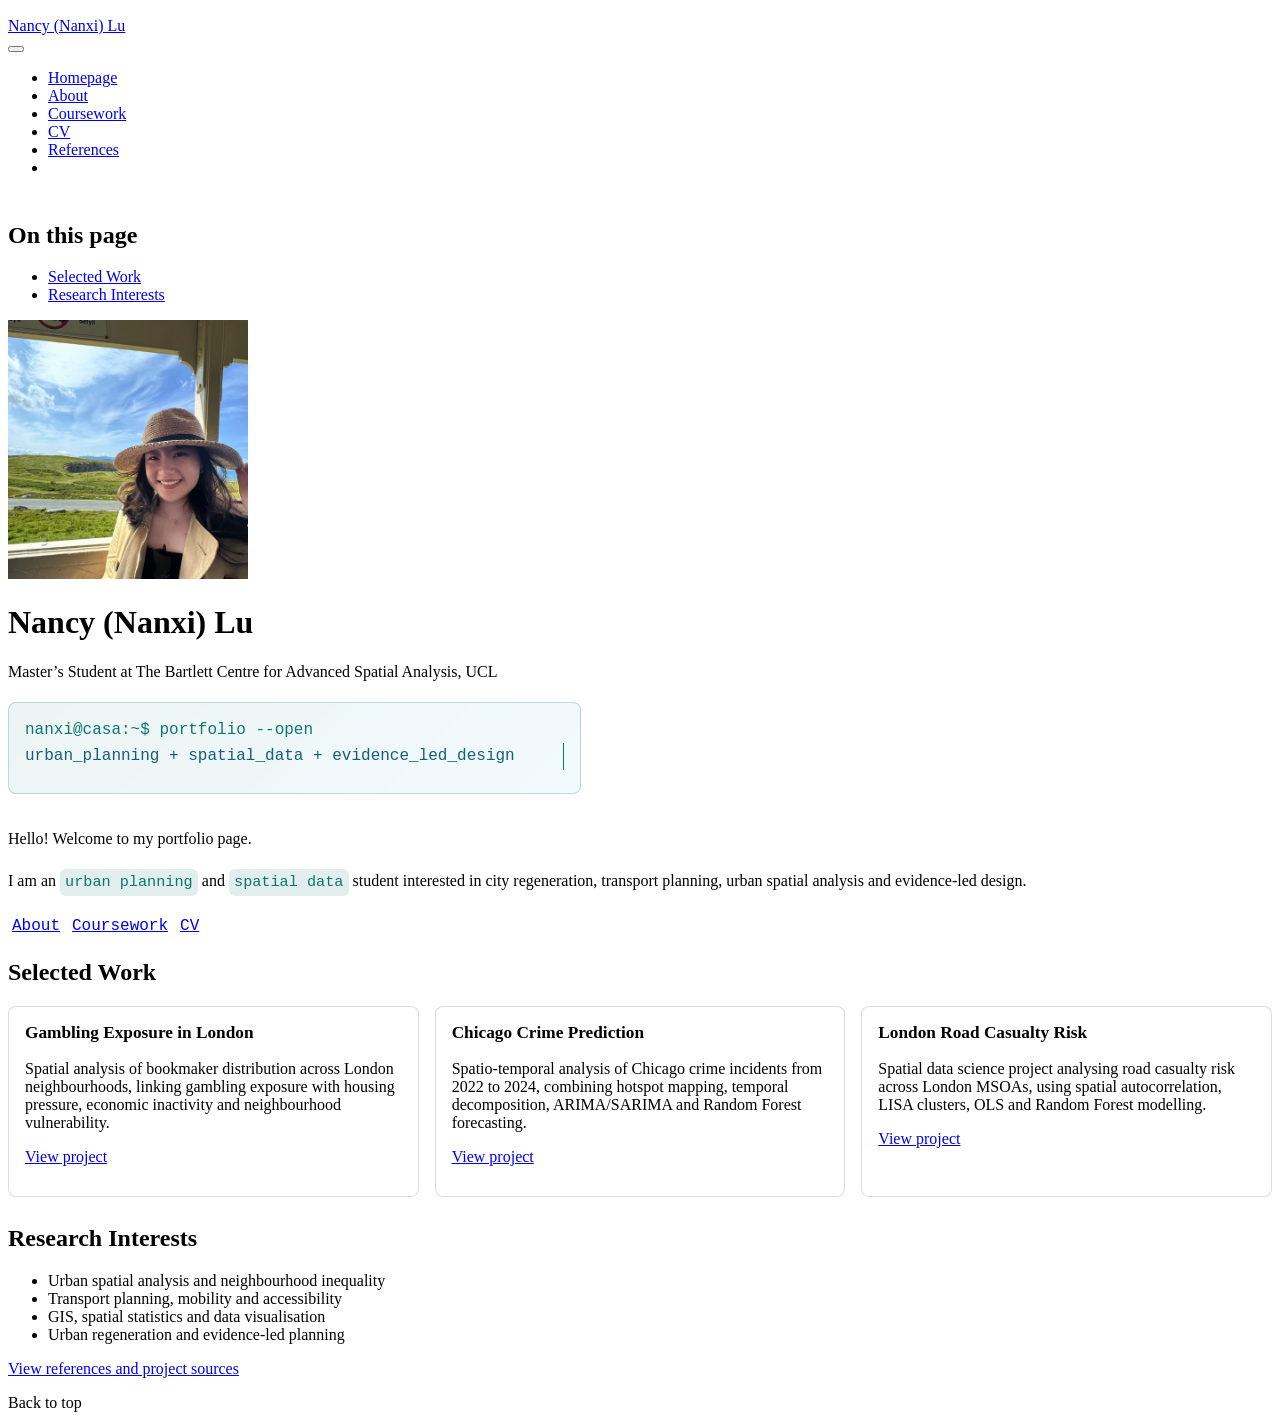
==== docs/index.html @ 28ca8cd5 "DSSS road casualty project" ====
<!DOCTYPE html>
<html xmlns="http://www.w3.org/1999/xhtml" lang="en" xml:lang="en"><head>
<meta http-equiv="Content-Type" content="text/html; charset=UTF-8">
<meta charset="utf-8">
<meta name="generator" content="quarto-1.8.25">
<meta name="viewport" content="width=device-width, initial-scale=1.0, user-scalable=yes">
<title>Nancy (Nanxi) Lu</title>
<style>
code{white-space: pre-wrap;}
span.smallcaps{font-variant: small-caps;}
div.columns{display: flex; gap: min(4vw, 1.5em);}
div.column{flex: auto; overflow-x: auto;}
div.hanging-indent{margin-left: 1.5em; text-indent: -1.5em;}
ul.task-list{list-style: none;}
ul.task-list li input[type="checkbox"] {
  width: 0.8em;
  margin: 0 0.8em 0.2em -1em; /* quarto-specific, see https://github.com/quarto-dev/quarto-cli/issues/4556 */ 
  vertical-align: middle;
}
</style>

<script src="site_libs/quarto-nav/quarto-nav.js"></script>
<script src="site_libs/quarto-nav/headroom.min.js"></script>
<script src="site_libs/clipboard/clipboard.min.js"></script>
<script src="site_libs/quarto-search/autocomplete.umd.js"></script>
<script src="site_libs/quarto-search/fuse.min.js"></script>
<script src="site_libs/quarto-search/quarto-search.js"></script>
<meta name="quarto:offset" content="./">
<script src="site_libs/quarto-html/quarto.js" type="module"></script>
<script src="site_libs/quarto-html/tabsets/tabsets.js" type="module"></script>
<script src="site_libs/quarto-html/axe/axe-check.js" type="module"></script>
<script src="site_libs/quarto-html/popper.min.js"></script>
<script src="site_libs/quarto-html/tippy.umd.min.js"></script>
<link href="site_libs/quarto-html/tippy.css" rel="stylesheet">
<link href="site_libs/quarto-html/quarto-syntax-highlighting-ed96de9b727972fe78a7b5d16c58bf87.css" rel="stylesheet" class="quarto-color-scheme" id="quarto-text-highlighting-styles">
<link href="site_libs/quarto-html/quarto-syntax-highlighting-dark-4d9afe2b8d18ee9fa5d0d57b5ed4214d.css" rel="stylesheet" class="quarto-color-scheme quarto-color-alternate" id="quarto-text-highlighting-styles">
<link href="site_libs/quarto-html/quarto-syntax-highlighting-ed96de9b727972fe78a7b5d16c58bf87.css" rel="stylesheet" class="quarto-color-scheme-extra" id="quarto-text-highlighting-styles">
<script src="site_libs/bootstrap/bootstrap.min.js"></script>
<link href="site_libs/bootstrap/bootstrap-icons.css" rel="stylesheet">
<link href="site_libs/bootstrap/bootstrap-e31584831b205ffbb2d98406f31c2a5b.min.css" rel="stylesheet" append-hash="true" class="quarto-color-scheme" id="quarto-bootstrap" data-mode="light">
<link href="site_libs/bootstrap/bootstrap-dark-24772959a0e306aba8d7698078628ce7.min.css" rel="stylesheet" append-hash="true" class="quarto-color-scheme quarto-color-alternate" id="quarto-bootstrap" data-mode="dark">
<link href="site_libs/bootstrap/bootstrap-e31584831b205ffbb2d98406f31c2a5b.min.css" rel="stylesheet" append-hash="true" class="quarto-color-scheme-extra" id="quarto-bootstrap" data-mode="light"><script id="quarto-search-options" type="application/json">{
  "location": "navbar",
  "copy-button": false,
  "collapse-after": 3,
  "panel-placement": "end",
  "type": "overlay",
  "limit": 50,
  "keyboard-shortcut": [
    "f",
    "/",
    "s"
  ],
  "show-item-context": false,
  "language": {
    "search-no-results-text": "No results",
    "search-matching-documents-text": "matching documents",
    "search-copy-link-title": "Copy link to search",
    "search-hide-matches-text": "Hide additional matches",
    "search-more-match-text": "more match in this document",
    "search-more-matches-text": "more matches in this document",
    "search-clear-button-title": "Clear",
    "search-text-placeholder": "",
    "search-detached-cancel-button-title": "Cancel",
    "search-submit-button-title": "Submit",
    "search-label": "Search"
  }
}</script><link rel="stylesheet" href="style.css">
<meta property="og:title" content="Nancy (Nanxi) Lu">
<meta property="og:description" content="Master’s Student at The Bartlett Centre for Advanced Spatial Analysis, UCL">
<meta property="og:image" content="images/profile_pic.jpg">
<meta property="og:site_name" content="Nancy (Nanxi) Lu">
</head>
<body class="nav-fixed quarto-light"><script id="quarto-html-before-body" type="application/javascript">
    const toggleBodyColorMode = (bsSheetEl) => {
      const mode = bsSheetEl.getAttribute("data-mode");
      const bodyEl = window.document.querySelector("body");
      if (mode === "dark") {
        bodyEl.classList.add("quarto-dark");
        bodyEl.classList.remove("quarto-light");
      } else {
        bodyEl.classList.add("quarto-light");
        bodyEl.classList.remove("quarto-dark");
      }
    }
    const toggleBodyColorPrimary = () => {
      const bsSheetEl = window.document.querySelector("link#quarto-bootstrap:not([rel=disabled-stylesheet])");
      if (bsSheetEl) {
        toggleBodyColorMode(bsSheetEl);
      }
    }
    const setColorSchemeToggle = (alternate) => {
      const toggles = window.document.querySelectorAll('.quarto-color-scheme-toggle');
      for (let i=0; i < toggles.length; i++) {
        const toggle = toggles[i];
        if (toggle) {
          if (alternate) {
            toggle.classList.add("alternate");
          } else {
            toggle.classList.remove("alternate");
          }
        }
      }
    };
    const toggleColorMode = (alternate) => {
      // Switch the stylesheets
      const primaryStylesheets = window.document.querySelectorAll('link.quarto-color-scheme:not(.quarto-color-alternate)');
      const alternateStylesheets = window.document.querySelectorAll('link.quarto-color-scheme.quarto-color-alternate');
      manageTransitions('#quarto-margin-sidebar .nav-link', false);
      if (alternate) {
        // note: dark is layered on light, we don't disable primary!
        enableStylesheet(alternateStylesheets);
        for (const sheetNode of alternateStylesheets) {
          if (sheetNode.id === "quarto-bootstrap") {
            toggleBodyColorMode(sheetNode);
          }
        }
      } else {
        disableStylesheet(alternateStylesheets);
        enableStylesheet(primaryStylesheets)
        toggleBodyColorPrimary();
      }
      manageTransitions('#quarto-margin-sidebar .nav-link', true);
      // Switch the toggles
      setColorSchemeToggle(alternate)
      // Hack to workaround the fact that safari doesn't
      // properly recolor the scrollbar when toggling (#1455)
      if (navigator.userAgent.indexOf('Safari') > 0 && navigator.userAgent.indexOf('Chrome') == -1) {
        manageTransitions("body", false);
        window.scrollTo(0, 1);
        setTimeout(() => {
          window.scrollTo(0, 0);
          manageTransitions("body", true);
        }, 40);
      }
    }
    const disableStylesheet = (stylesheets) => {
      for (let i=0; i < stylesheets.length; i++) {
        const stylesheet = stylesheets[i];
        stylesheet.rel = 'disabled-stylesheet';
      }
    }
    const enableStylesheet = (stylesheets) => {
      for (let i=0; i < stylesheets.length; i++) {
        const stylesheet = stylesheets[i];
        if(stylesheet.rel !== 'stylesheet') { // for Chrome, which will still FOUC without this check
          stylesheet.rel = 'stylesheet';
        }
      }
    }
    const manageTransitions = (selector, allowTransitions) => {
      const els = window.document.querySelectorAll(selector);
      for (let i=0; i < els.length; i++) {
        const el = els[i];
        if (allowTransitions) {
          el.classList.remove('notransition');
        } else {
          el.classList.add('notransition');
        }
      }
    }
    const isFileUrl = () => {
      return window.location.protocol === 'file:';
    }
    const hasAlternateSentinel = () => {
      let styleSentinel = getColorSchemeSentinel();
      if (styleSentinel !== null) {
        return styleSentinel === "alternate";
      } else {
        return false;
      }
    }
    const setStyleSentinel = (alternate) => {
      const value = alternate ? "alternate" : "default";
      if (!isFileUrl()) {
        window.localStorage.setItem("quarto-color-scheme", value);
      } else {
        localAlternateSentinel = value;
      }
    }
    const getColorSchemeSentinel = () => {
      if (!isFileUrl()) {
        const storageValue = window.localStorage.getItem("quarto-color-scheme");
        return storageValue != null ? storageValue : localAlternateSentinel;
      } else {
        return localAlternateSentinel;
      }
    }
    const toggleGiscusIfUsed = (isAlternate, darkModeDefault) => {
      const baseTheme = document.querySelector('#giscus-base-theme')?.value ?? 'light';
      const alternateTheme = document.querySelector('#giscus-alt-theme')?.value ?? 'dark';
      let newTheme = '';
      if(authorPrefersDark) {
        newTheme = isAlternate ? baseTheme : alternateTheme;
      } else {
        newTheme = isAlternate ? alternateTheme : baseTheme;
      }
      const changeGiscusTheme = () => {
        // From: https://github.com/giscus/giscus/issues/336
        const sendMessage = (message) => {
          const iframe = document.querySelector('iframe.giscus-frame');
          if (!iframe) return;
          iframe.contentWindow.postMessage({ giscus: message }, 'https://giscus.app');
        }
        sendMessage({
          setConfig: {
            theme: newTheme
          }
        });
      }
      const isGiscussLoaded = window.document.querySelector('iframe.giscus-frame') !== null;
      if (isGiscussLoaded) {
        changeGiscusTheme();
      }
    };
    const authorPrefersDark = false;
    const darkModeDefault = authorPrefersDark;
      document.querySelector('link#quarto-text-highlighting-styles.quarto-color-scheme-extra').rel = 'disabled-stylesheet';
      document.querySelector('link#quarto-bootstrap.quarto-color-scheme-extra').rel = 'disabled-stylesheet';
    let localAlternateSentinel = darkModeDefault ? 'alternate' : 'default';
    // Dark / light mode switch
    window.quartoToggleColorScheme = () => {
      // Read the current dark / light value
      let toAlternate = !hasAlternateSentinel();
      toggleColorMode(toAlternate);
      setStyleSentinel(toAlternate);
      toggleGiscusIfUsed(toAlternate, darkModeDefault);
      window.dispatchEvent(new Event('resize'));
    };
    // Switch to dark mode if need be
    if (hasAlternateSentinel()) {
      toggleColorMode(true);
    } else {
      toggleColorMode(false);
    }
  </script>

<div id="quarto-search-results"></div>
  <header id="quarto-header" class="headroom fixed-top"><nav class="navbar navbar-expand-lg " data-bs-theme="dark"><div class="navbar-container container-fluid">
      <div class="navbar-brand-container mx-auto">
    <a href="./index.html" class="navbar-brand navbar-brand-logo">
    </a>
    <a class="navbar-brand" href="./index.html">
    <span class="navbar-title">Nancy (Nanxi) Lu</span>
    </a>
  </div>
            <div id="quarto-search" class="" title="Search"></div>
          <button class="navbar-toggler" type="button" data-bs-toggle="collapse" data-bs-target="#navbarCollapse" aria-controls="navbarCollapse" role="menu" aria-expanded="false" aria-label="Toggle navigation" onclick="if (window.quartoToggleHeadroom) { window.quartoToggleHeadroom(); }">
  <span class="navbar-toggler-icon"></span>
</button>
          <div class="collapse navbar-collapse" id="navbarCollapse">
            <ul class="navbar-nav navbar-nav-scroll ms-auto">
<li class="nav-item">
    <a class="nav-link active" href="./index.html" aria-current="page"> 
<span class="menu-text">Homepage</span></a>
  </li>  
  <li class="nav-item">
    <a class="nav-link" href="./about.html"> 
<span class="menu-text">About</span></a>
  </li>  
  <li class="nav-item">
    <a class="nav-link" href="./coursework.html"> 
<span class="menu-text">Coursework</span></a>
  </li>  
  <li class="nav-item">
    <a class="nav-link" href="./cv.html"> 
<span class="menu-text">CV</span></a>
  </li>  
  <li class="nav-item">
    <a class="nav-link" href="./references.html"> 
<span class="menu-text">References</span></a>
  </li>  
  <li class="nav-item compact">
    <a class="nav-link" href="https://github.com/Nanxi-lu"> <i class="bi bi-github" role="img">
</i> 
<span class="menu-text"></span></a>
  </li>  
</ul>
</div> <!-- /navcollapse -->
            <div class="quarto-navbar-tools">
  <a href="" class="quarto-color-scheme-toggle quarto-navigation-tool  px-1" onclick="window.quartoToggleColorScheme(); return false;" title="Toggle dark mode"><i class="bi"></i></a>
</div>
      </div> <!-- /container-fluid -->
    </nav></header><!-- content --><div id="quarto-content" class="quarto-container page-columns page-rows-contents page-layout-article page-navbar">
<!-- sidebar -->
<!-- margin-sidebar -->
    <div id="quarto-margin-sidebar" class="sidebar margin-sidebar">
        <nav id="TOC" role="doc-toc" class="toc-active"><h2 id="toc-title">On this page</h2>
   
  <ul>
<li><a href="#selected-work" id="toc-selected-work" class="nav-link active" data-scroll-target="#selected-work">Selected Work</a></li>
  <li><a href="#research-interests" id="toc-research-interests" class="nav-link" data-scroll-target="#research-interests">Research Interests</a></li>
  </ul></nav>
    </div>
<!-- main -->
<main class="content" id="quarto-document-content"><div class="quarto-about-trestles">
  <div class="about-entity">
    <img src="images/profile_pic.jpg" class="about-image
  rounded " style="width: 15em;">
<header id="title-block-header" class="quarto-title-block default"><div class="quarto-title">
<h1 class="title">Nancy (Nanxi) Lu</h1>
<p class="subtitle lead">Master’s Student at The Bartlett Centre for Advanced Spatial Analysis, UCL</p>
</div>
<div class="quarto-title-meta">
  </div>
</header>
  </div>
  <div class="about-contents"><div id="hero-heading">
<div class="hero-terminal">
<p><code>nanxi@casa:~$</code> <code>portfolio --open</code></p>
<p><span class="hero-code-line">urban_planning + spatial_data + evidence_led_design</span></p>
</div>
<p>Hello! Welcome to my portfolio page.</p>
<p>I am an <span class="code-accent">urban planning</span> and <span class="code-accent">spatial data</span> student interested in city regeneration, transport planning, urban spatial analysis and evidence-led design.</p>
<p><a href="https://github.com/Nanxi-lu"><i class="bi bi-github" style="font-size: 1.5rem;"></i></a> <a href="mailto:nanxi.lu.25@ucl.ac.uk"><i class="bi bi-envelope" style="font-size: 1.5rem;"></i></a></p>
<p><a href="./about.html" class="about-links subtitle">About</a> <a href="./coursework.html" class="about-links subtitle">Coursework</a> <a href="./cv.html" class="about-links subtitle">CV</a></p>
</div></div>
</div>

<section id="selected-work" class="level2"><h2 data-anchor-id="selected-work">Selected Work</h2>
<div class="project-grid">
<section id="gambling-exposure-in-london" class="level3 project-card"><h3 data-anchor-id="gambling-exposure-in-london">Gambling Exposure in London</h3>
<p>Spatial analysis of bookmaker distribution across London neighbourhoods, linking gambling exposure with housing pressure, economic inactivity and neighbourhood vulnerability.</p>
<p><a href="./qm-gambling.html">View project</a></p>
</section><section id="chicago-crime-prediction" class="level3 project-card"><h3 data-anchor-id="chicago-crime-prediction">Chicago Crime Prediction</h3>
<p>Spatio-temporal analysis of Chicago crime incidents from 2022 to 2024, combining hotspot mapping, temporal decomposition, ARIMA/SARIMA and Random Forest forecasting.</p>
<p><a href="./stdm-chicago-crime.html">View project</a></p>
</section><section id="london-road-casualty-risk" class="level3 project-card"><h3 data-anchor-id="london-road-casualty-risk">London Road Casualty Risk</h3>
<p>Spatial data science project analysing road casualty risk across London MSOAs, using spatial autocorrelation, LISA clusters, OLS and Random Forest modelling.</p>
<p><a href="./dsss-road-casualty.html">View project</a></p>
</section>
</div>
</section><section id="research-interests" class="level2"><h2 data-anchor-id="research-interests">Research Interests</h2>
<ul>
<li>Urban spatial analysis and neighbourhood inequality</li>
<li>Transport planning, mobility and accessibility</li>
<li>GIS, spatial statistics and data visualisation</li>
<li>Urban regeneration and evidence-led planning</li>
</ul>
<p><a href="./references.html">View references and project sources</a></p>



</section><a onclick="window.scrollTo(0, 0); return false;" role="button" id="quarto-back-to-top"><i class="bi bi-arrow-up"></i> Back to top</a></main><!-- /main --><script id="quarto-html-after-body" type="application/javascript">
  window.document.addEventListener("DOMContentLoaded", function (event) {
    // Ensure there is a toggle, if there isn't float one in the top right
    if (window.document.querySelector('.quarto-color-scheme-toggle') === null) {
      const a = window.document.createElement('a');
      a.classList.add('top-right');
      a.classList.add('quarto-color-scheme-toggle');
      a.href = "";
      a.onclick = function() { try { window.quartoToggleColorScheme(); } catch {} return false; };
      const i = window.document.createElement("i");
      i.classList.add('bi');
      a.appendChild(i);
      window.document.body.appendChild(a);
    }
    setColorSchemeToggle(hasAlternateSentinel())
    const isCodeAnnotation = (el) => {
      for (const clz of el.classList) {
        if (clz.startsWith('code-annotation-')) {                     
          return true;
        }
      }
      return false;
    }
    const onCopySuccess = function(e) {
      // button target
      const button = e.trigger;
      // don't keep focus
      button.blur();
      // flash "checked"
      button.classList.add('code-copy-button-checked');
      var currentTitle = button.getAttribute("title");
      button.setAttribute("title", "Copied!");
      let tooltip;
      if (window.bootstrap) {
        button.setAttribute("data-bs-toggle", "tooltip");
        button.setAttribute("data-bs-placement", "left");
        button.setAttribute("data-bs-title", "Copied!");
        tooltip = new bootstrap.Tooltip(button, 
          { trigger: "manual", 
            customClass: "code-copy-button-tooltip",
            offset: [0, -8]});
        tooltip.show();    
      }
      setTimeout(function() {
        if (tooltip) {
          tooltip.hide();
          button.removeAttribute("data-bs-title");
          button.removeAttribute("data-bs-toggle");
          button.removeAttribute("data-bs-placement");
        }
        button.setAttribute("title", currentTitle);
        button.classList.remove('code-copy-button-checked');
      }, 1000);
      // clear code selection
      e.clearSelection();
    }
    const getTextToCopy = function(trigger) {
      const outerScaffold = trigger.parentElement.cloneNode(true);
      const codeEl = outerScaffold.querySelector('code');
      for (const childEl of codeEl.children) {
        if (isCodeAnnotation(childEl)) {
          childEl.remove();
        }
      }
      return codeEl.innerText;
    }
    const clipboard = new window.ClipboardJS('.code-copy-button:not([data-in-quarto-modal])', {
      text: getTextToCopy
    });
    clipboard.on('success', onCopySuccess);
    if (window.document.getElementById('quarto-embedded-source-code-modal')) {
      const clipboardModal = new window.ClipboardJS('.code-copy-button[data-in-quarto-modal]', {
        text: getTextToCopy,
        container: window.document.getElementById('quarto-embedded-source-code-modal')
      });
      clipboardModal.on('success', onCopySuccess);
    }
      var localhostRegex = new RegExp(/^(?:http|https):\/\/localhost\:?[0-9]*\//);
      var mailtoRegex = new RegExp(/^mailto:/);
        var filterRegex = new RegExp('/' + window.location.host + '/');
      var isInternal = (href) => {
          return filterRegex.test(href) || localhostRegex.test(href) || mailtoRegex.test(href);
      }
      // Inspect non-navigation links and adorn them if external
     var links = window.document.querySelectorAll('a[href]:not(.nav-link):not(.navbar-brand):not(.toc-action):not(.sidebar-link):not(.sidebar-item-toggle):not(.pagination-link):not(.no-external):not([aria-hidden]):not(.dropdown-item):not(.quarto-navigation-tool):not(.about-link)');
      for (var i=0; i<links.length; i++) {
        const link = links[i];
        if (!isInternal(link.href)) {
          // undo the damage that might have been done by quarto-nav.js in the case of
          // links that we want to consider external
          if (link.dataset.originalHref !== undefined) {
            link.href = link.dataset.originalHref;
          }
        }
      }
    function tippyHover(el, contentFn, onTriggerFn, onUntriggerFn) {
      const config = {
        allowHTML: true,
        maxWidth: 500,
        delay: 100,
        arrow: false,
        appendTo: function(el) {
            return el.parentElement;
        },
        interactive: true,
        interactiveBorder: 10,
        theme: 'quarto',
        placement: 'bottom-start',
      };
      if (contentFn) {
        config.content = contentFn;
      }
      if (onTriggerFn) {
        config.onTrigger = onTriggerFn;
      }
      if (onUntriggerFn) {
        config.onUntrigger = onUntriggerFn;
      }
      window.tippy(el, config); 
    }
    const noterefs = window.document.querySelectorAll('a[role="doc-noteref"]');
    for (var i=0; i<noterefs.length; i++) {
      const ref = noterefs[i];
      tippyHover(ref, function() {
        // use id or data attribute instead here
        let href = ref.getAttribute('data-footnote-href') || ref.getAttribute('href');
        try { href = new URL(href).hash; } catch {}
        const id = href.replace(/^#\/?/, "");
        const note = window.document.getElementById(id);
        if (note) {
          return note.innerHTML;
        } else {
          return "";
        }
      });
    }
    const xrefs = window.document.querySelectorAll('a.quarto-xref');
    const processXRef = (id, note) => {
      // Strip column container classes
      const stripColumnClz = (el) => {
        el.classList.remove("page-full", "page-columns");
        if (el.children) {
          for (const child of el.children) {
            stripColumnClz(child);
          }
        }
      }
      stripColumnClz(note)
      if (id === null || id.startsWith('sec-')) {
        // Special case sections, only their first couple elements
        const container = document.createElement("div");
        if (note.children && note.children.length > 2) {
          container.appendChild(note.children[0].cloneNode(true));
          for (let i = 1; i < note.children.length; i++) {
            const child = note.children[i];
            if (child.tagName === "P" && child.innerText === "") {
              continue;
            } else {
              container.appendChild(child.cloneNode(true));
              break;
            }
          }
          if (window.Quarto?.typesetMath) {
            window.Quarto.typesetMath(container);
          }
          return container.innerHTML
        } else {
          if (window.Quarto?.typesetMath) {
            window.Quarto.typesetMath(note);
          }
          return note.innerHTML;
        }
      } else {
        // Remove any anchor links if they are present
        const anchorLink = note.querySelector('a.anchorjs-link');
        if (anchorLink) {
          anchorLink.remove();
        }
        if (window.Quarto?.typesetMath) {
          window.Quarto.typesetMath(note);
        }
        if (note.classList.contains("callout")) {
          return note.outerHTML;
        } else {
          return note.innerHTML;
        }
      }
    }
    for (var i=0; i<xrefs.length; i++) {
      const xref = xrefs[i];
      tippyHover(xref, undefined, function(instance) {
        instance.disable();
        let url = xref.getAttribute('href');
        let hash = undefined; 
        if (url.startsWith('#')) {
          hash = url;
        } else {
          try { hash = new URL(url).hash; } catch {}
        }
        if (hash) {
          const id = hash.replace(/^#\/?/, "");
          const note = window.document.getElementById(id);
          if (note !== null) {
            try {
              const html = processXRef(id, note.cloneNode(true));
              instance.setContent(html);
            } finally {
              instance.enable();
              instance.show();
            }
          } else {
            // See if we can fetch this
            fetch(url.split('#')[0])
            .then(res => res.text())
            .then(html => {
              const parser = new DOMParser();
              const htmlDoc = parser.parseFromString(html, "text/html");
              const note = htmlDoc.getElementById(id);
              if (note !== null) {
                const html = processXRef(id, note);
                instance.setContent(html);
              } 
            }).finally(() => {
              instance.enable();
              instance.show();
            });
          }
        } else {
          // See if we can fetch a full url (with no hash to target)
          // This is a special case and we should probably do some content thinning / targeting
          fetch(url)
          .then(res => res.text())
          .then(html => {
            const parser = new DOMParser();
            const htmlDoc = parser.parseFromString(html, "text/html");
            const note = htmlDoc.querySelector('main.content');
            if (note !== null) {
              // This should only happen for chapter cross references
              // (since there is no id in the URL)
              // remove the first header
              if (note.children.length > 0 && note.children[0].tagName === "HEADER") {
                note.children[0].remove();
              }
              const html = processXRef(null, note);
              instance.setContent(html);
            } 
          }).finally(() => {
            instance.enable();
            instance.show();
          });
        }
      }, function(instance) {
      });
    }
        let selectedAnnoteEl;
        const selectorForAnnotation = ( cell, annotation) => {
          let cellAttr = 'data-code-cell="' + cell + '"';
          let lineAttr = 'data-code-annotation="' +  annotation + '"';
          const selector = 'span[' + cellAttr + '][' + lineAttr + ']';
          return selector;
        }
        const selectCodeLines = (annoteEl) => {
          const doc = window.document;
          const targetCell = annoteEl.getAttribute("data-target-cell");
          const targetAnnotation = annoteEl.getAttribute("data-target-annotation");
          const annoteSpan = window.document.querySelector(selectorForAnnotation(targetCell, targetAnnotation));
          const lines = annoteSpan.getAttribute("data-code-lines").split(",");
          const lineIds = lines.map((line) => {
            return targetCell + "-" + line;
          })
          let top = null;
          let height = null;
          let parent = null;
          if (lineIds.length > 0) {
              //compute the position of the single el (top and bottom and make a div)
              const el = window.document.getElementById(lineIds[0]);
              top = el.offsetTop;
              height = el.offsetHeight;
              parent = el.parentElement.parentElement;
            if (lineIds.length > 1) {
              const lastEl = window.document.getElementById(lineIds[lineIds.length - 1]);
              const bottom = lastEl.offsetTop + lastEl.offsetHeight;
              height = bottom - top;
            }
            if (top !== null && height !== null && parent !== null) {
              // cook up a div (if necessary) and position it 
              let div = window.document.getElementById("code-annotation-line-highlight");
              if (div === null) {
                div = window.document.createElement("div");
                div.setAttribute("id", "code-annotation-line-highlight");
                div.style.position = 'absolute';
                parent.appendChild(div);
              }
              div.style.top = top - 2 + "px";
              div.style.height = height + 4 + "px";
              div.style.left = 0;
              let gutterDiv = window.document.getElementById("code-annotation-line-highlight-gutter");
              if (gutterDiv === null) {
                gutterDiv = window.document.createElement("div");
                gutterDiv.setAttribute("id", "code-annotation-line-highlight-gutter");
                gutterDiv.style.position = 'absolute';
                const codeCell = window.document.getElementById(targetCell);
                const gutter = codeCell.querySelector('.code-annotation-gutter');
                gutter.appendChild(gutterDiv);
              }
              gutterDiv.style.top = top - 2 + "px";
              gutterDiv.style.height = height + 4 + "px";
            }
            selectedAnnoteEl = annoteEl;
          }
        };
        const unselectCodeLines = () => {
          const elementsIds = ["code-annotation-line-highlight", "code-annotation-line-highlight-gutter"];
          elementsIds.forEach((elId) => {
            const div = window.document.getElementById(elId);
            if (div) {
              div.remove();
            }
          });
          selectedAnnoteEl = undefined;
        };
          // Handle positioning of the toggle
      window.addEventListener(
        "resize",
        throttle(() => {
          elRect = undefined;
          if (selectedAnnoteEl) {
            selectCodeLines(selectedAnnoteEl);
          }
        }, 10)
      );
      function throttle(fn, ms) {
      let throttle = false;
      let timer;
        return (...args) => {
          if(!throttle) { // first call gets through
              fn.apply(this, args);
              throttle = true;
          } else { // all the others get throttled
              if(timer) clearTimeout(timer); // cancel #2
              timer = setTimeout(() => {
                fn.apply(this, args);
                timer = throttle = false;
              }, ms);
          }
        };
      }
        // Attach click handler to the DT
        const annoteDls = window.document.querySelectorAll('dt[data-target-cell]');
        for (const annoteDlNode of annoteDls) {
          annoteDlNode.addEventListener('click', (event) => {
            const clickedEl = event.target;
            if (clickedEl !== selectedAnnoteEl) {
              unselectCodeLines();
              const activeEl = window.document.querySelector('dt[data-target-cell].code-annotation-active');
              if (activeEl) {
                activeEl.classList.remove('code-annotation-active');
              }
              selectCodeLines(clickedEl);
              clickedEl.classList.add('code-annotation-active');
            } else {
              // Unselect the line
              unselectCodeLines();
              clickedEl.classList.remove('code-annotation-active');
            }
          });
        }
    const findCites = (el) => {
      const parentEl = el.parentElement;
      if (parentEl) {
        const cites = parentEl.dataset.cites;
        if (cites) {
          return {
            el,
            cites: cites.split(' ')
          };
        } else {
          return findCites(el.parentElement)
        }
      } else {
        return undefined;
      }
    };
    var bibliorefs = window.document.querySelectorAll('a[role="doc-biblioref"]');
    for (var i=0; i<bibliorefs.length; i++) {
      const ref = bibliorefs[i];
      const citeInfo = findCites(ref);
      if (citeInfo) {
        tippyHover(citeInfo.el, function() {
          var popup = window.document.createElement('div');
          citeInfo.cites.forEach(function(cite) {
            var citeDiv = window.document.createElement('div');
            citeDiv.classList.add('hanging-indent');
            citeDiv.classList.add('csl-entry');
            var biblioDiv = window.document.getElementById('ref-' + cite);
            if (biblioDiv) {
              citeDiv.innerHTML = biblioDiv.innerHTML;
            }
            popup.appendChild(citeDiv);
          });
          return popup.innerHTML;
        });
      }
    }
  });
  </script>
</div> <!-- /content -->



</body></html>
---- docs/style.css ----
/* =========================================================
   NAVBAR: kill Darkly blue + keep same height in both modes
   ========================================================= */

/* Same height/padding always */
.navbar {
  padding-top: 0.55rem !important;
  padding-bottom: 0.55rem !important;
  box-shadow: none !important;
  background-image: none !important;
}

/* --- DARK MODE detection (covers Quarto + Bootstrap variants) --- */
html[data-bs-theme="dark"] .navbar,
body.quarto-dark .navbar,
html.quarto-dark .navbar,
body[data-bs-theme="dark"] .navbar {
  background-color: #1e1e1e !important; /* neutral dark */
  background-image: none !important;
}

/* If Darkly applies bg-primary to navbar, override that too */
html[data-bs-theme="dark"] .navbar.bg-primary,
body.quarto-dark .navbar.bg-primary,
html.quarto-dark .navbar.bg-primary,
body[data-bs-theme="dark"] .navbar.bg-primary {
  background-color: #1e1e1e !important;
}

/* Make text/icons readable in dark mode */
html[data-bs-theme="dark"] .navbar .nav-link,
html[data-bs-theme="dark"] .navbar .navbar-brand,
html[data-bs-theme="dark"] .navbar a,
body.quarto-dark .navbar .nav-link,
body.quarto-dark .navbar .navbar-brand,
body.quarto-dark .navbar a {
  color: #ffffff !important;
}

/* Mobile hamburger visibility in dark mode */
html[data-bs-theme="dark"] .navbar .navbar-toggler,
body.quarto-dark .navbar .navbar-toggler {
  border-color: rgba(255,255,255,0.35) !important;
}
html[data-bs-theme="dark"] .navbar .navbar-toggler-icon,
body.quarto-dark .navbar .navbar-toggler-icon {
  filter: invert(1) !important;
}

#hero-heading {
  --code-accent: #0f766e;
  --code-accent-soft: rgba(15, 118, 110, 0.12);
}

#hero-heading p {
  line-height: 1.65;
}

.hero-terminal {
  display: inline-block;
  max-width: min(100%, 42rem);
  margin: 0.35rem 0 1rem;
  padding: 0.85rem 1rem;
  border: 1px solid rgba(15, 118, 110, 0.24);
  border-radius: 8px;
  background: linear-gradient(135deg, rgba(15, 118, 110, 0.08), rgba(14, 165, 233, 0.06));
  font-family: "SFMono-Regular", "Cascadia Code", "Roboto Mono", Consolas, monospace;
  font-size: clamp(0.88rem, 1.7vw, 1rem);
  text-align: left;
}

.hero-terminal p {
  margin: 0;
}

.hero-terminal code {
  color: var(--code-accent);
  background: transparent;
  padding: 0;
}

.hero-code-line {
  display: inline-block;
  width: 0;
  max-width: 100%;
  overflow: hidden;
  white-space: nowrap;
  border-right: 0.12em solid var(--code-accent);
  color: #155e75;
  animation: typing 3.4s steps(56, end) 0.35s forwards, cursor-blink 0.9s step-end infinite;
}

.code-accent {
  display: inline-block;
  padding: 0.04rem 0.32rem;
  border-radius: 6px;
  background: var(--code-accent-soft);
  color: var(--code-accent);
  font-family: "SFMono-Regular", "Cascadia Code", "Roboto Mono", Consolas, monospace;
  font-size: 0.95em;
}

#hero-heading .about-links {
  margin: 0 0.25rem;
  font-family: "SFMono-Regular", "Cascadia Code", "Roboto Mono", Consolas, monospace;
}

@keyframes typing {
  from {
    width: 0;
  }
  to {
    width: 56ch;
  }
}

@keyframes cursor-blink {
  50% {
    border-color: transparent;
  }
}

html[data-bs-theme="dark"] #hero-heading,
body.quarto-dark #hero-heading {
  --code-accent: #2dd4bf;
  --code-accent-soft: rgba(45, 212, 191, 0.16);
}

html[data-bs-theme="dark"] .hero-terminal,
body.quarto-dark .hero-terminal {
  background: linear-gradient(135deg, rgba(45, 212, 191, 0.12), rgba(56, 189, 248, 0.08));
  border-color: rgba(45, 212, 191, 0.28);
}

html[data-bs-theme="dark"] .hero-code-line,
body.quarto-dark .hero-code-line {
  color: #a5f3fc;
}

@media (max-width: 560px) {
  .hero-code-line {
    white-space: normal;
    width: auto;
    border-right: 0;
    animation: none;
  }
}

@media (prefers-reduced-motion: reduce) {
  .hero-code-line {
    width: auto;
    border-right: 0;
    animation: none;
  }
}

.project-grid {
  display: grid;
  grid-template-columns: repeat(auto-fit, minmax(240px, 1fr));
  gap: 1rem;
  margin: 1.25rem 0 1.75rem;
}

.project-card {
  border: 1px solid rgba(120, 120, 120, 0.25);
  border-radius: 8px;
  padding: 1rem;
  background: rgba(255, 255, 255, 0.72);
}

.project-card h3 {
  margin-top: 0;
  font-size: 1.08rem;
}

.project-card p {
  margin-bottom: 0.85rem;
}

html[data-bs-theme="dark"] .project-card,
body.quarto-dark .project-card {
  background: rgba(255, 255, 255, 0.06);
  border-color: rgba(255, 255, 255, 0.18);
}
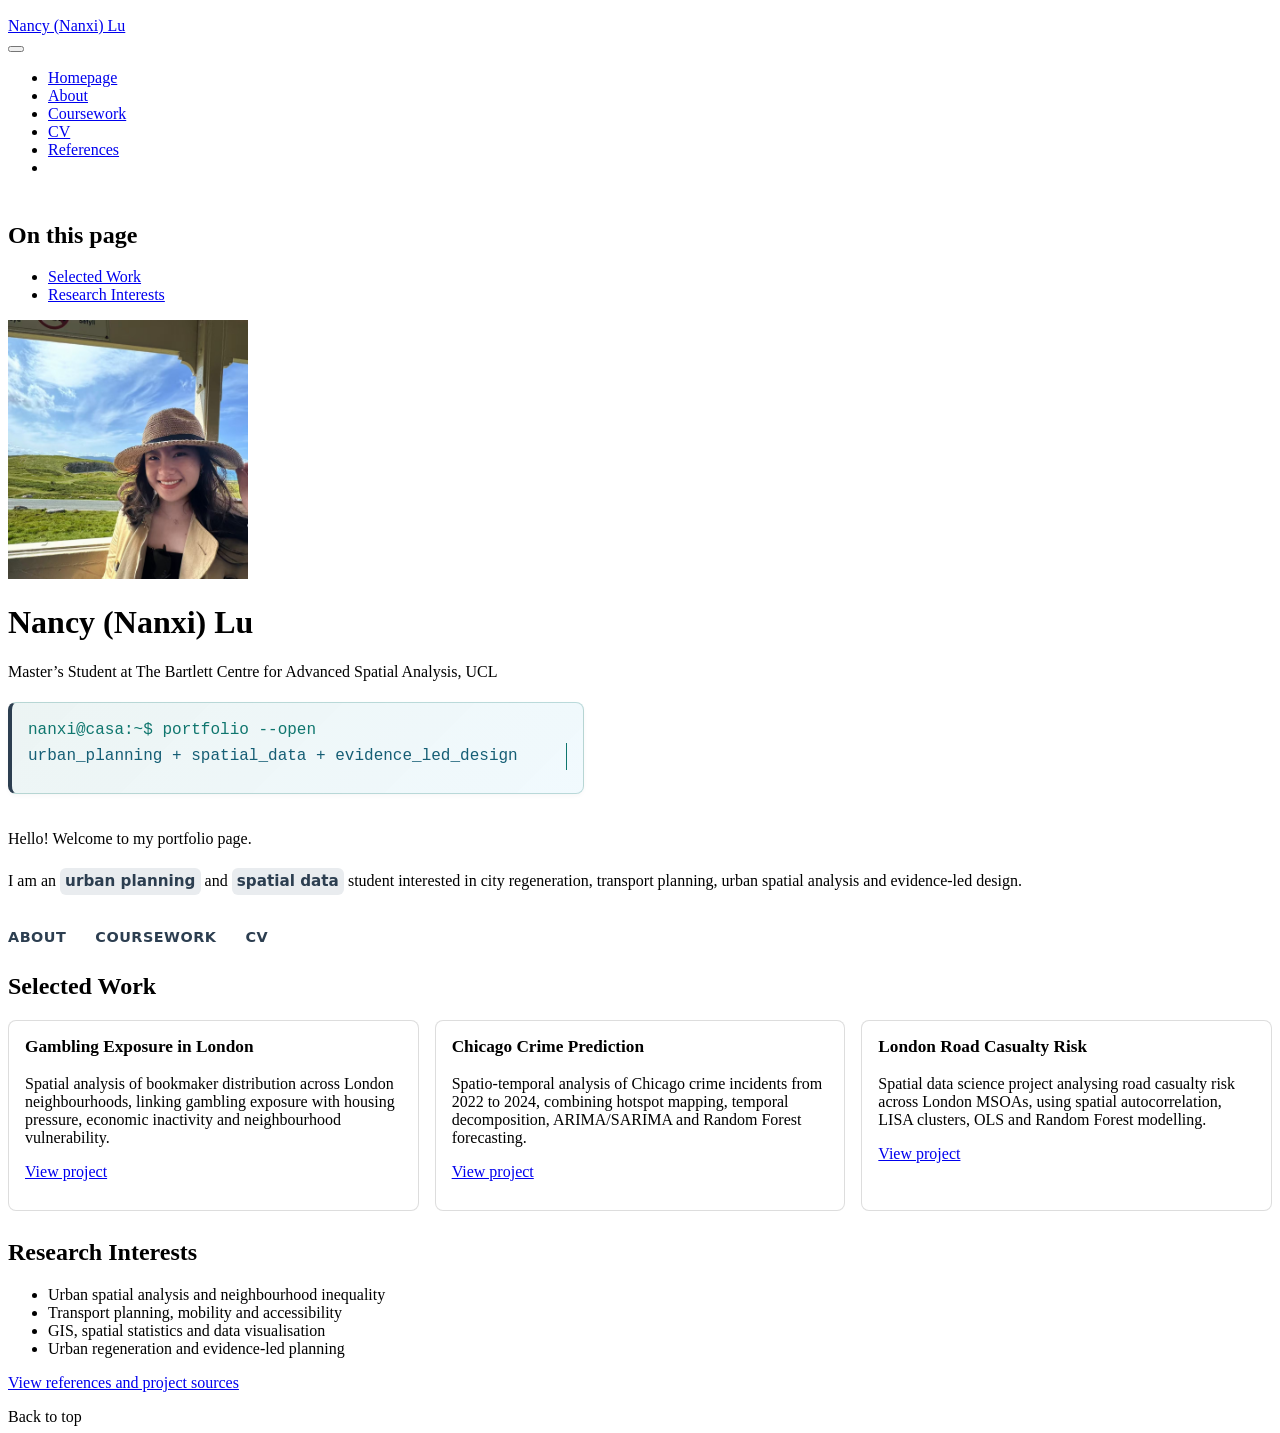
==== commit c23e6dfd: "Add homepage styling" ====
--- a/docs/index.html
+++ b/docs/index.html
@@ -306,14 +306,14 @@
 </header>
   </div>
   <div class="about-contents"><div id="hero-heading">
-<div class="hero-terminal">
+<div class="hero-terminal academic-block">
 <p><code>nanxi@casa:~$</code> <code>portfolio --open</code></p>
 <p><span class="hero-code-line">urban_planning + spatial_data + evidence_led_design</span></p>
 </div>
 <p>Hello! Welcome to my portfolio page.</p>
-<p>I am an <span class="code-accent">urban planning</span> and <span class="code-accent">spatial data</span> student interested in city regeneration, transport planning, urban spatial analysis and evidence-led design.</p>
+<p>I am an <span class="code-accent academic-accent">urban planning</span> and <span class="code-accent academic-accent">spatial data</span> student interested in city regeneration, transport planning, urban spatial analysis and evidence-led design.</p>
 <p><a href="https://github.com/Nanxi-lu"><i class="bi bi-github" style="font-size: 1.5rem;"></i></a> <a href="mailto:nanxi.lu.25@ucl.ac.uk"><i class="bi bi-envelope" style="font-size: 1.5rem;"></i></a></p>
-<p><a href="./about.html" class="about-links subtitle">About</a> <a href="./coursework.html" class="about-links subtitle">Coursework</a> <a href="./cv.html" class="about-links subtitle">CV</a></p>
+<p><a href="./about.html" class="about-links dynamic-link">About</a> <a href="./coursework.html" class="about-links dynamic-link">Coursework</a> <a href="./cv.html" class="about-links dynamic-link">CV</a></p>
 </div></div>
 </div>
 
--- a/docs/style.css
+++ b/docs/style.css
@@ -56,12 +56,79 @@
   line-height: 1.65;
 }
 
+.academic-block {
+  background-color: #f8f9fa;
+  border-left: 4px solid #2c3e50;
+  padding: 15px 20px;
+  margin-bottom: 25px;
+  font-family: "SFMono-Regular", Consolas, "Liberation Mono", Menlo, monospace;
+  color: #333333;
+  box-shadow: 0 2px 4px rgba(0, 0, 0, 0.03);
+  transition: box-shadow 0.3s ease, transform 0.3s ease;
+}
+
+.academic-block:hover {
+  box-shadow: 0 6px 12px rgba(0, 0, 0, 0.08);
+  transform: translateX(3px);
+}
+
+.academic-accent {
+  color: #2c3e50;
+  background-color: #e9ecef;
+  padding: 2px 6px;
+  border-radius: 4px;
+  font-weight: 600;
+  font-family: system-ui, -apple-system, BlinkMacSystemFont, "Segoe UI", sans-serif;
+  font-size: 0.95em;
+}
+
+.dynamic-link {
+  display: inline-block;
+  color: #2c3e50;
+  text-decoration: none;
+  font-weight: 600;
+  font-family: system-ui, -apple-system, BlinkMacSystemFont, "Segoe UI", sans-serif;
+  margin-right: 25px;
+  margin-top: 15px;
+  padding-bottom: 4px;
+  position: relative;
+  text-transform: uppercase;
+  letter-spacing: 0.5px;
+  font-size: 0.9em;
+}
+
+.dynamic-link::after {
+  content: "";
+  position: absolute;
+  width: 100%;
+  transform: scaleX(0);
+  height: 2px;
+  bottom: 0;
+  left: 0;
+  background-color: #2c3e50;
+  transform-origin: bottom right;
+  transition: transform 0.3s cubic-bezier(0.86, 0, 0.07, 1);
+}
+
+.dynamic-link:hover,
+.dynamic-link:focus {
+  color: #2c3e50;
+  text-decoration: none;
+}
+
+.dynamic-link:hover::after,
+.dynamic-link:focus::after {
+  transform: scaleX(1);
+  transform-origin: bottom left;
+}
+
 .hero-terminal {
   display: inline-block;
   max-width: min(100%, 42rem);
   margin: 0.35rem 0 1rem;
   padding: 0.85rem 1rem;
   border: 1px solid rgba(15, 118, 110, 0.24);
+  border-left: 4px solid #2c3e50;
   border-radius: 8px;
   background: linear-gradient(135deg, rgba(15, 118, 110, 0.08), rgba(14, 165, 233, 0.06));
   font-family: "SFMono-Regular", "Cascadia Code", "Roboto Mono", Consolas, monospace;
@@ -94,15 +161,11 @@
   display: inline-block;
   padding: 0.04rem 0.32rem;
   border-radius: 6px;
-  background: var(--code-accent-soft);
-  color: var(--code-accent);
-  font-family: "SFMono-Regular", "Cascadia Code", "Roboto Mono", Consolas, monospace;
   font-size: 0.95em;
 }
 
 #hero-heading .about-links {
-  margin: 0 0.25rem;
-  font-family: "SFMono-Regular", "Cascadia Code", "Roboto Mono", Consolas, monospace;
+  margin-left: 0;
 }
 
 @keyframes typing {
@@ -130,11 +193,39 @@
 body.quarto-dark .hero-terminal {
   background: linear-gradient(135deg, rgba(45, 212, 191, 0.12), rgba(56, 189, 248, 0.08));
   border-color: rgba(45, 212, 191, 0.28);
+  border-left-color: #2dd4bf;
+  color: #e5e7eb;
 }
 
 html[data-bs-theme="dark"] .hero-code-line,
 body.quarto-dark .hero-code-line {
   color: #a5f3fc;
+}
+
+html[data-bs-theme="dark"] .academic-block,
+body.quarto-dark .academic-block {
+  background-color: rgba(255, 255, 255, 0.06);
+  color: #e5e7eb;
+}
+
+html[data-bs-theme="dark"] .academic-accent,
+body.quarto-dark .academic-accent {
+  color: #dffcf8;
+  background-color: rgba(45, 212, 191, 0.16);
+}
+
+html[data-bs-theme="dark"] .dynamic-link,
+html[data-bs-theme="dark"] .dynamic-link:hover,
+html[data-bs-theme="dark"] .dynamic-link:focus,
+body.quarto-dark .dynamic-link,
+body.quarto-dark .dynamic-link:hover,
+body.quarto-dark .dynamic-link:focus {
+  color: #dffcf8;
+}
+
+html[data-bs-theme="dark"] .dynamic-link::after,
+body.quarto-dark .dynamic-link::after {
+  background-color: #2dd4bf;
 }
 
 @media (max-width: 560px) {
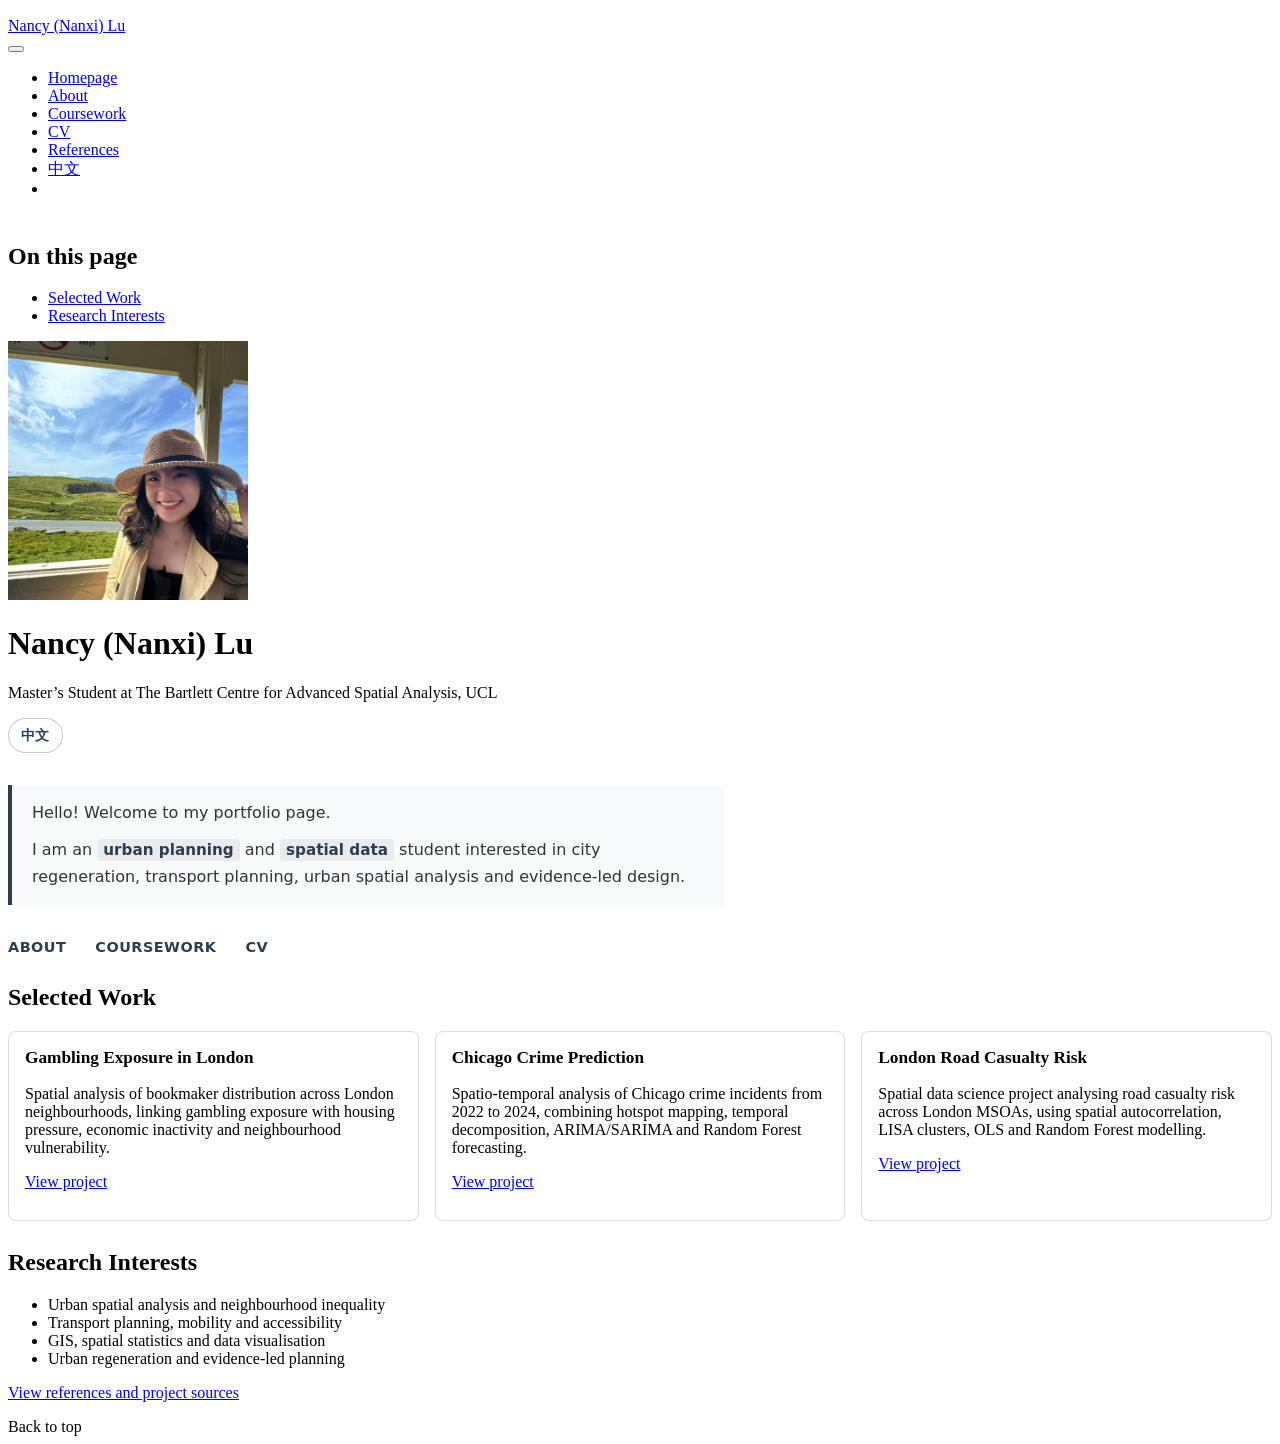
==== commit 394a65c2: "Simplify homepage language switch and hero styling" ====
--- a/docs/index.html
+++ b/docs/index.html
@@ -270,6 +270,10 @@
     <a class="nav-link" href="./references.html"> 
 <span class="menu-text">References</span></a>
   </li>  
+  <li class="nav-item">
+    <a class="nav-link" href="./index-zh.html"> 
+<span class="menu-text">中文</span></a>
+  </li>  
   <li class="nav-item compact">
     <a class="nav-link" href="https://github.com/Nanxi-lu"> <i class="bi bi-github" role="img">
 </i> 
@@ -306,12 +310,11 @@
 </header>
   </div>
   <div class="about-contents"><div id="hero-heading">
-<div class="hero-terminal academic-block">
-<p><code>nanxi@casa:~$</code> <code>portfolio --open</code></p>
-<p><span class="hero-code-line">urban_planning + spatial_data + evidence_led_design</span></p>
+<p><a href="./index-zh.html" class="language-button">中文</a></p>
+<div class="academic-block hero-summary">
+<p>Hello! Welcome to my portfolio page.</p>
+<p>I am an <span class="academic-accent">urban planning</span> and <span class="academic-accent">spatial data</span> student interested in city regeneration, transport planning, urban spatial analysis and evidence-led design.</p>
 </div>
-<p>Hello! Welcome to my portfolio page.</p>
-<p>I am an <span class="code-accent academic-accent">urban planning</span> and <span class="code-accent academic-accent">spatial data</span> student interested in city regeneration, transport planning, urban spatial analysis and evidence-led design.</p>
 <p><a href="https://github.com/Nanxi-lu"><i class="bi bi-github" style="font-size: 1.5rem;"></i></a> <a href="mailto:nanxi.lu.25@ucl.ac.uk"><i class="bi bi-envelope" style="font-size: 1.5rem;"></i></a></p>
 <p><a href="./about.html" class="about-links dynamic-link">About</a> <a href="./coursework.html" class="about-links dynamic-link">Coursework</a> <a href="./cv.html" class="about-links dynamic-link">CV</a></p>
 </div></div>
--- a/docs/style.css
+++ b/docs/style.css
@@ -47,11 +47,6 @@
   filter: invert(1) !important;
 }
 
-#hero-heading {
-  --code-accent: #0f766e;
-  --code-accent-soft: rgba(15, 118, 110, 0.12);
-}
-
 #hero-heading p {
   line-height: 1.65;
 }
@@ -61,7 +56,7 @@
   border-left: 4px solid #2c3e50;
   padding: 15px 20px;
   margin-bottom: 25px;
-  font-family: "SFMono-Regular", Consolas, "Liberation Mono", Menlo, monospace;
+  font-family: system-ui, -apple-system, BlinkMacSystemFont, "Segoe UI", sans-serif;
   color: #333333;
   box-shadow: 0 2px 4px rgba(0, 0, 0, 0.03);
   transition: box-shadow 0.3s ease, transform 0.3s ease;
@@ -70,6 +65,20 @@
 .academic-block:hover {
   box-shadow: 0 6px 12px rgba(0, 0, 0, 0.08);
   transform: translateX(3px);
+}
+
+.hero-summary {
+  max-width: min(100%, 42rem);
+  margin: 0.35rem 0 1rem;
+  text-align: left;
+}
+
+.hero-summary p {
+  margin: 0 0 0.65rem;
+}
+
+.hero-summary p:last-child {
+  margin-bottom: 0;
 }
 
 .academic-accent {
@@ -122,89 +131,39 @@
   transform-origin: bottom left;
 }
 
-.hero-terminal {
+.language-button {
   display: inline-block;
-  max-width: min(100%, 42rem);
-  margin: 0.35rem 0 1rem;
-  padding: 0.85rem 1rem;
-  border: 1px solid rgba(15, 118, 110, 0.24);
-  border-left: 4px solid #2c3e50;
-  border-radius: 8px;
-  background: linear-gradient(135deg, rgba(15, 118, 110, 0.08), rgba(14, 165, 233, 0.06));
-  font-family: "SFMono-Regular", "Cascadia Code", "Roboto Mono", Consolas, monospace;
-  font-size: clamp(0.88rem, 1.7vw, 1rem);
-  text-align: left;
-}
-
-.hero-terminal p {
-  margin: 0;
-}
-
-.hero-terminal code {
-  color: var(--code-accent);
-  background: transparent;
-  padding: 0;
-}
-
-.hero-code-line {
-  display: inline-block;
-  width: 0;
-  max-width: 100%;
-  overflow: hidden;
-  white-space: nowrap;
-  border-right: 0.12em solid var(--code-accent);
-  color: #155e75;
-  animation: typing 3.4s steps(56, end) 0.35s forwards, cursor-blink 0.9s step-end infinite;
-}
-
-.code-accent {
-  display: inline-block;
-  padding: 0.04rem 0.32rem;
-  border-radius: 6px;
-  font-size: 0.95em;
+  margin: 0 0 1rem;
+  padding: 0.35rem 0.75rem;
+  border: 1px solid rgba(44, 62, 80, 0.28);
+  border-radius: 999px;
+  color: #2c3e50;
+  background-color: rgba(255, 255, 255, 0.72);
+  font-family: system-ui, -apple-system, BlinkMacSystemFont, "Segoe UI", sans-serif;
+  font-size: 0.85rem;
+  font-weight: 700;
+  letter-spacing: 0.02em;
+  text-decoration: none;
+  transition: background-color 0.2s ease, transform 0.2s ease, box-shadow 0.2s ease;
+}
+
+.language-button:hover,
+.language-button:focus {
+  color: #2c3e50;
+  background-color: #ffffff;
+  box-shadow: 0 6px 14px rgba(0, 0, 0, 0.08);
+  text-decoration: none;
+  transform: translateY(-1px);
 }
 
 #hero-heading .about-links {
   margin-left: 0;
-}
-
-@keyframes typing {
-  from {
-    width: 0;
-  }
-  to {
-    width: 56ch;
-  }
-}
-
-@keyframes cursor-blink {
-  50% {
-    border-color: transparent;
-  }
-}
-
-html[data-bs-theme="dark"] #hero-heading,
-body.quarto-dark #hero-heading {
-  --code-accent: #2dd4bf;
-  --code-accent-soft: rgba(45, 212, 191, 0.16);
-}
-
-html[data-bs-theme="dark"] .hero-terminal,
-body.quarto-dark .hero-terminal {
-  background: linear-gradient(135deg, rgba(45, 212, 191, 0.12), rgba(56, 189, 248, 0.08));
-  border-color: rgba(45, 212, 191, 0.28);
-  border-left-color: #2dd4bf;
-  color: #e5e7eb;
-}
-
-html[data-bs-theme="dark"] .hero-code-line,
-body.quarto-dark .hero-code-line {
-  color: #a5f3fc;
 }
 
 html[data-bs-theme="dark"] .academic-block,
 body.quarto-dark .academic-block {
   background-color: rgba(255, 255, 255, 0.06);
+  border-left-color: #2dd4bf;
   color: #e5e7eb;
 }
 
@@ -228,21 +187,19 @@
   background-color: #2dd4bf;
 }
 
-@media (max-width: 560px) {
-  .hero-code-line {
-    white-space: normal;
-    width: auto;
-    border-right: 0;
-    animation: none;
-  }
-}
-
-@media (prefers-reduced-motion: reduce) {
-  .hero-code-line {
-    width: auto;
-    border-right: 0;
-    animation: none;
-  }
+html[data-bs-theme="dark"] .language-button,
+body.quarto-dark .language-button {
+  color: #dffcf8;
+  background-color: rgba(45, 212, 191, 0.12);
+  border-color: rgba(45, 212, 191, 0.32);
+}
+
+html[data-bs-theme="dark"] .language-button:hover,
+html[data-bs-theme="dark"] .language-button:focus,
+body.quarto-dark .language-button:hover,
+body.quarto-dark .language-button:focus {
+  color: #ffffff;
+  background-color: rgba(45, 212, 191, 0.2);
 }
 
 .project-grid {
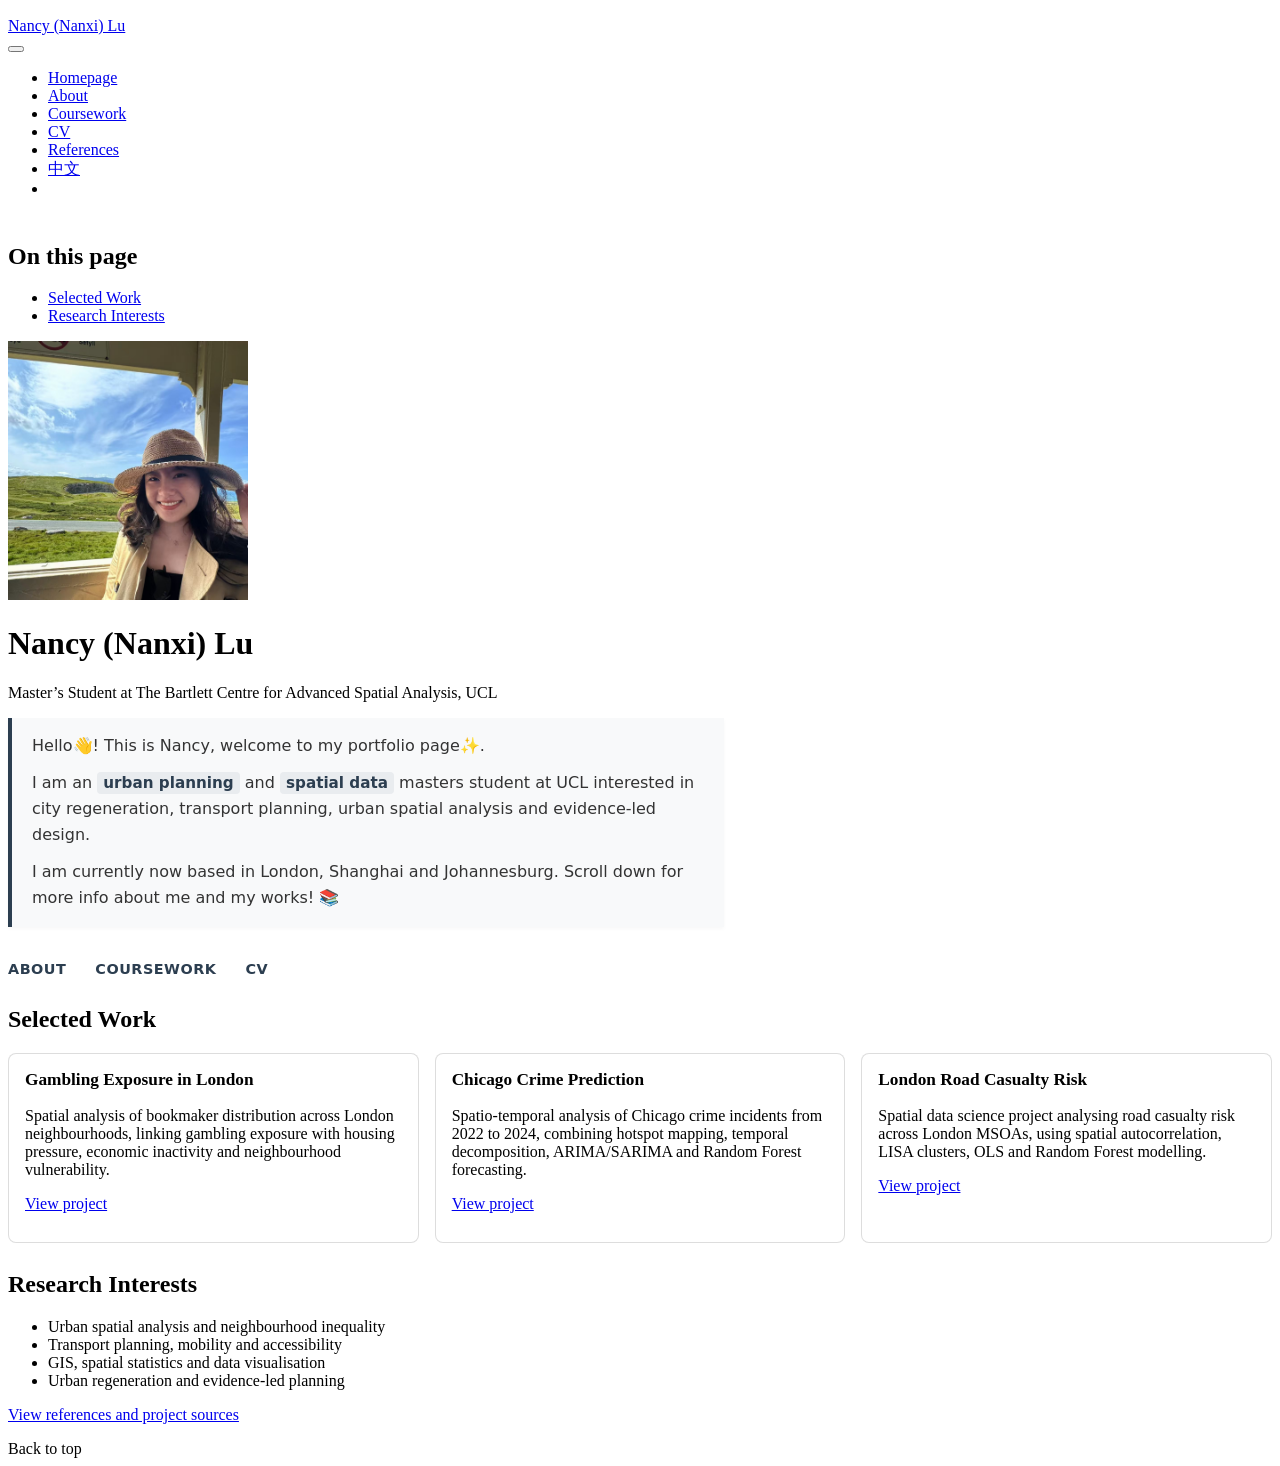
==== commit 6ab30cf4: "Update homepage intro copy" ====
--- a/docs/index.html
+++ b/docs/index.html
@@ -310,10 +310,10 @@
 </header>
   </div>
   <div class="about-contents"><div id="hero-heading">
-<p><a href="./index-zh.html" class="language-button">中文</a></p>
 <div class="academic-block hero-summary">
-<p>Hello! Welcome to my portfolio page.</p>
-<p>I am an <span class="academic-accent">urban planning</span> and <span class="academic-accent">spatial data</span> student interested in city regeneration, transport planning, urban spatial analysis and evidence-led design.</p>
+<p>Hello👋! This is Nancy, welcome to my portfolio page✨.</p>
+<p>I am an <span class="academic-accent">urban planning</span> and <span class="academic-accent">spatial data</span> masters student at UCL interested in city regeneration, transport planning, urban spatial analysis and evidence-led design.</p>
+<p>I am currently now based in London, Shanghai and Johannesburg. Scroll down for more info about me and my works! 📚</p>
 </div>
 <p><a href="https://github.com/Nanxi-lu"><i class="bi bi-github" style="font-size: 1.5rem;"></i></a> <a href="mailto:nanxi.lu.25@ucl.ac.uk"><i class="bi bi-envelope" style="font-size: 1.5rem;"></i></a></p>
 <p><a href="./about.html" class="about-links dynamic-link">About</a> <a href="./coursework.html" class="about-links dynamic-link">Coursework</a> <a href="./cv.html" class="about-links dynamic-link">CV</a></p>
@@ -344,7 +344,40 @@
 
 
 
-</section><a onclick="window.scrollTo(0, 0); return false;" role="button" id="quarto-back-to-top"><i class="bi bi-arrow-up"></i> Back to top</a></main><!-- /main --><script id="quarto-html-after-body" type="application/javascript">
+</section><a onclick="window.scrollTo(0, 0); return false;" role="button" id="quarto-back-to-top"><i class="bi bi-arrow-up"></i> Back to top</a></main><!-- /main --><script>
+  (function () {
+    const pairs = {
+      "index.html": "index-zh.html",
+      "about.html": "about-zh.html",
+      "coursework.html": "coursework-zh.html",
+      "cv.html": "cv-zh.html",
+      "references.html": "references-zh.html",
+      "qm-gambling.html": "qm-gambling-zh.html",
+      "stdm-chicago-crime.html": "stdm-chicago-crime-zh.html",
+      "dsss-road-casualty.html": "dsss-road-casualty-zh.html",
+      "index-zh.html": "index.html",
+      "about-zh.html": "about.html",
+      "coursework-zh.html": "coursework.html",
+      "cv-zh.html": "cv.html",
+      "references-zh.html": "references.html",
+      "qm-gambling-zh.html": "qm-gambling.html",
+      "stdm-chicago-crime-zh.html": "stdm-chicago-crime.html",
+      "dsss-road-casualty-zh.html": "dsss-road-casualty.html"
+    };
+
+    const current = window.location.pathname.split("/").pop() || "index.html";
+    const target = pairs[current] || "index-zh.html";
+    const isChinese = current.endsWith("-zh.html");
+    const switchLink = document.querySelector('a.nav-link[href$="index-zh.html"], a.dropdown-item[href$="index-zh.html"]');
+
+    if (switchLink) {
+      switchLink.textContent = isChinese ? "EN" : "中文";
+      switchLink.setAttribute("href", target);
+      switchLink.setAttribute("aria-label", isChinese ? "Switch to English" : "切换到中文");
+      switchLink.classList.add("nav-language-switch");
+    }
+  })();
+</script><script id="quarto-html-after-body" type="application/javascript">
   window.document.addEventListener("DOMContentLoaded", function (event) {
     // Ensure there is a toggle, if there isn't float one in the top right
     if (window.document.querySelector('.quarto-color-scheme-toggle') === null) {
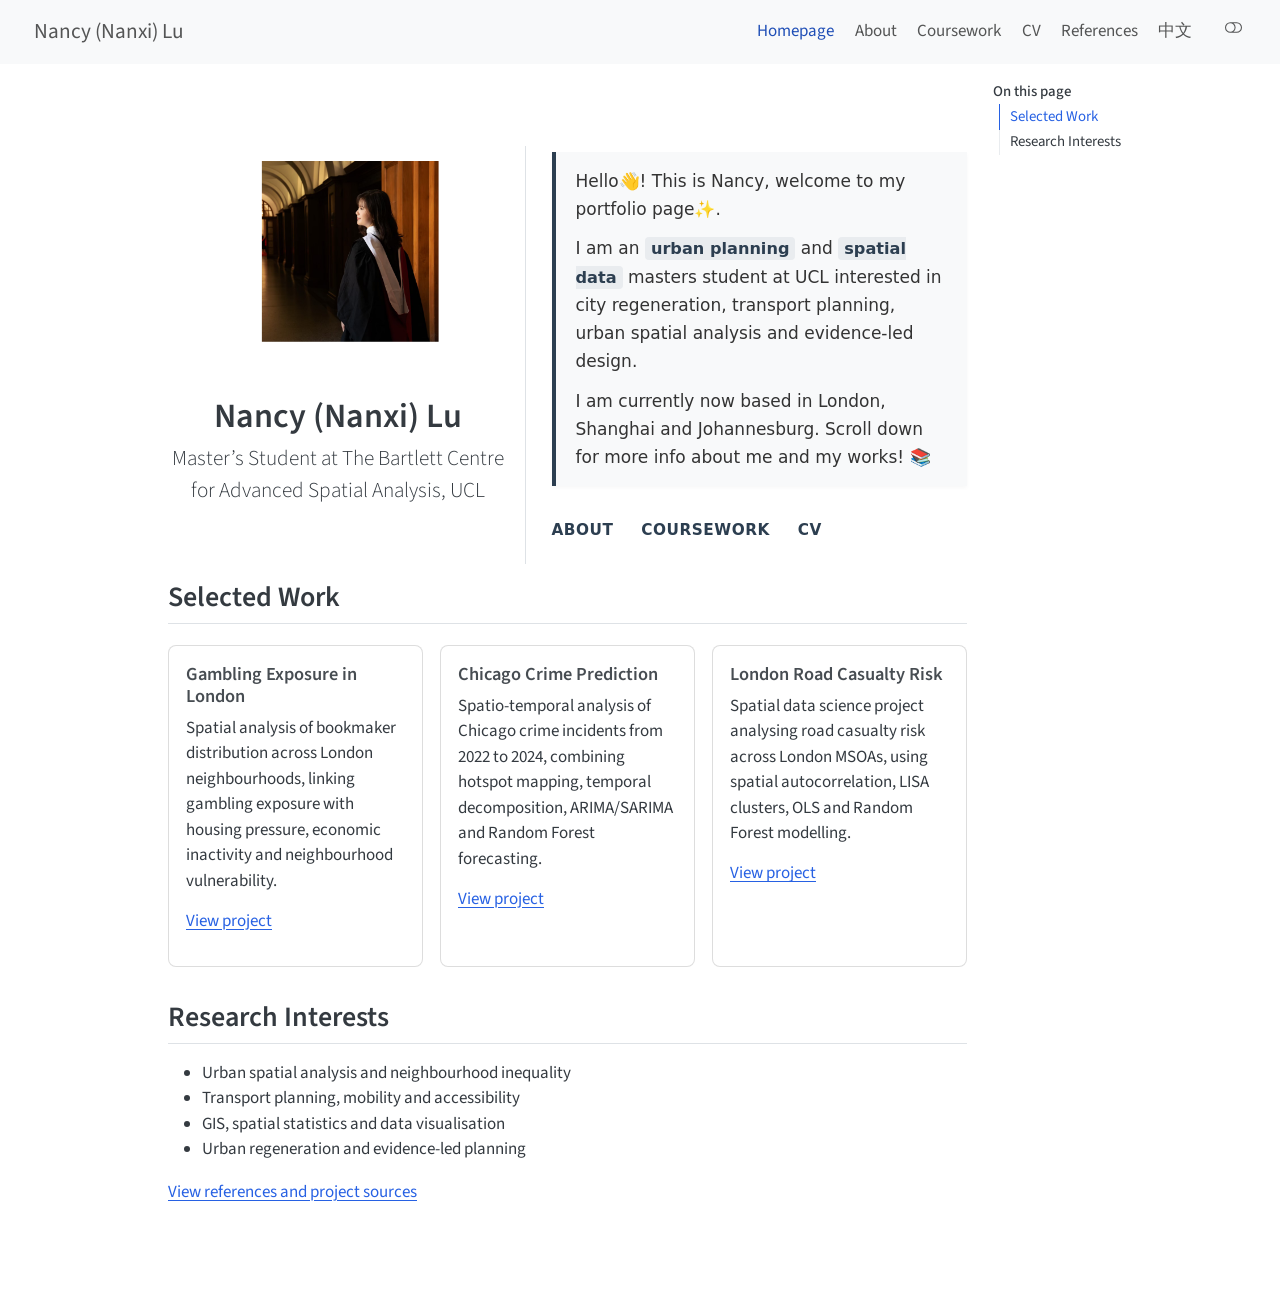
==== commit 30f42781: "Enlarge profile image on homepage Increase about image-width from 15em to 20em (EN and ZH) and re-re" ====
--- a/docs/index.html
+++ b/docs/index.html
@@ -32,14 +32,14 @@
 <script src="site_libs/quarto-html/popper.min.js"></script>
 <script src="site_libs/quarto-html/tippy.umd.min.js"></script>
 <link href="site_libs/quarto-html/tippy.css" rel="stylesheet">
-<link href="site_libs/quarto-html/quarto-syntax-highlighting-ed96de9b727972fe78a7b5d16c58bf87.css" rel="stylesheet" class="quarto-color-scheme" id="quarto-text-highlighting-styles">
-<link href="site_libs/quarto-html/quarto-syntax-highlighting-dark-4d9afe2b8d18ee9fa5d0d57b5ed4214d.css" rel="stylesheet" class="quarto-color-scheme quarto-color-alternate" id="quarto-text-highlighting-styles">
-<link href="site_libs/quarto-html/quarto-syntax-highlighting-ed96de9b727972fe78a7b5d16c58bf87.css" rel="stylesheet" class="quarto-color-scheme-extra" id="quarto-text-highlighting-styles">
+<link href="site_libs/quarto-html/quarto-syntax-highlighting-7b89279ff1a6dce999919e0e67d4d9ec.css" rel="stylesheet" class="quarto-color-scheme" id="quarto-text-highlighting-styles">
+<link href="site_libs/quarto-html/quarto-syntax-highlighting-dark-707d8167ce6003fca903bfe2be84ab7f.css" rel="stylesheet" class="quarto-color-scheme quarto-color-alternate" id="quarto-text-highlighting-styles">
+<link href="site_libs/quarto-html/quarto-syntax-highlighting-7b89279ff1a6dce999919e0e67d4d9ec.css" rel="stylesheet" class="quarto-color-scheme-extra" id="quarto-text-highlighting-styles">
 <script src="site_libs/bootstrap/bootstrap.min.js"></script>
 <link href="site_libs/bootstrap/bootstrap-icons.css" rel="stylesheet">
-<link href="site_libs/bootstrap/bootstrap-e31584831b205ffbb2d98406f31c2a5b.min.css" rel="stylesheet" append-hash="true" class="quarto-color-scheme" id="quarto-bootstrap" data-mode="light">
-<link href="site_libs/bootstrap/bootstrap-dark-24772959a0e306aba8d7698078628ce7.min.css" rel="stylesheet" append-hash="true" class="quarto-color-scheme quarto-color-alternate" id="quarto-bootstrap" data-mode="dark">
-<link href="site_libs/bootstrap/bootstrap-e31584831b205ffbb2d98406f31c2a5b.min.css" rel="stylesheet" append-hash="true" class="quarto-color-scheme-extra" id="quarto-bootstrap" data-mode="light"><script id="quarto-search-options" type="application/json">{
+<link href="site_libs/bootstrap/bootstrap-5b4ad623e5705c0698d39aec6f10cf02.min.css" rel="stylesheet" append-hash="true" class="quarto-color-scheme" id="quarto-bootstrap" data-mode="light">
+<link href="site_libs/bootstrap/bootstrap-dark-0d4a9d19931feb4fee1ddab4b2489000.min.css" rel="stylesheet" append-hash="true" class="quarto-color-scheme quarto-color-alternate" id="quarto-bootstrap" data-mode="dark">
+<link href="site_libs/bootstrap/bootstrap-5b4ad623e5705c0698d39aec6f10cf02.min.css" rel="stylesheet" append-hash="true" class="quarto-color-scheme-extra" id="quarto-bootstrap" data-mode="light"><script id="quarto-search-options" type="application/json">{
   "location": "navbar",
   "copy-button": false,
   "collapse-after": 3,
@@ -300,7 +300,7 @@
 <main class="content" id="quarto-document-content"><div class="quarto-about-trestles">
   <div class="about-entity">
     <img src="images/profile_pic.jpg" class="about-image
-  rounded " style="width: 15em;">
+  rounded " style="width: 20em;">
 <header id="title-block-header" class="quarto-title-block default"><div class="quarto-title">
 <h1 class="title">Nancy (Nanxi) Lu</h1>
 <p class="subtitle lead">Master’s Student at The Bartlett Centre for Advanced Spatial Analysis, UCL</p>
--- a/docs/site_libs/quarto-html/quarto-syntax-highlighting-7b89279ff1a6dce999919e0e67d4d9ec.css
+++ b/docs/site_libs/quarto-html/quarto-syntax-highlighting-7b89279ff1a6dce999919e0e67d4d9ec.css
@@ -0,0 +1,236 @@
+/* quarto syntax highlight colors */
+:root {
+  --quarto-hl-ot-color: #003B4F;
+  --quarto-hl-at-color: #657422;
+  --quarto-hl-ss-color: #20794D;
+  --quarto-hl-an-color: #5E5E5E;
+  --quarto-hl-fu-color: #4758AB;
+  --quarto-hl-st-color: #20794D;
+  --quarto-hl-cf-color: #003B4F;
+  --quarto-hl-op-color: #5E5E5E;
+  --quarto-hl-er-color: #AD0000;
+  --quarto-hl-bn-color: #AD0000;
+  --quarto-hl-al-color: #AD0000;
+  --quarto-hl-va-color: #111111;
+  --quarto-hl-bu-color: inherit;
+  --quarto-hl-ex-color: inherit;
+  --quarto-hl-pp-color: #AD0000;
+  --quarto-hl-in-color: #5E5E5E;
+  --quarto-hl-vs-color: #20794D;
+  --quarto-hl-wa-color: #5E5E5E;
+  --quarto-hl-do-color: #5E5E5E;
+  --quarto-hl-im-color: #00769E;
+  --quarto-hl-ch-color: #20794D;
+  --quarto-hl-dt-color: #AD0000;
+  --quarto-hl-fl-color: #AD0000;
+  --quarto-hl-co-color: #5E5E5E;
+  --quarto-hl-cv-color: #5E5E5E;
+  --quarto-hl-cn-color: #8f5902;
+  --quarto-hl-sc-color: #5E5E5E;
+  --quarto-hl-dv-color: #AD0000;
+  --quarto-hl-kw-color: #003B4F;
+}
+
+/* other quarto variables */
+:root {
+  --quarto-font-monospace: SFMono-Regular, Menlo, Monaco, Consolas, "Liberation Mono", "Courier New", monospace;
+}
+
+/* syntax highlight based on Pandoc's rules */
+pre > code.sourceCode > span {
+  color: #003B4F;
+}
+
+code.sourceCode > span {
+  color: #003B4F;
+}
+
+div.sourceCode,
+div.sourceCode pre.sourceCode {
+  color: #003B4F;
+}
+
+/* Normal */
+code span {
+  color: #003B4F;
+}
+
+/* Alert */
+code span.al {
+  color: #AD0000;
+  font-style: inherit;
+}
+
+/* Annotation */
+code span.an {
+  color: #5E5E5E;
+  font-style: inherit;
+}
+
+/* Attribute */
+code span.at {
+  color: #657422;
+  font-style: inherit;
+}
+
+/* BaseN */
+code span.bn {
+  color: #AD0000;
+  font-style: inherit;
+}
+
+/* BuiltIn */
+code span.bu {
+  font-style: inherit;
+}
+
+/* ControlFlow */
+code span.cf {
+  color: #003B4F;
+  font-weight: bold;
+  font-style: inherit;
+}
+
+/* Char */
+code span.ch {
+  color: #20794D;
+  font-style: inherit;
+}
+
+/* Constant */
+code span.cn {
+  color: #8f5902;
+  font-style: inherit;
+}
+
+/* Comment */
+code span.co {
+  color: #5E5E5E;
+  font-style: inherit;
+}
+
+/* CommentVar */
+code span.cv {
+  color: #5E5E5E;
+  font-style: italic;
+}
+
+/* Documentation */
+code span.do {
+  color: #5E5E5E;
+  font-style: italic;
+}
+
+/* DataType */
+code span.dt {
+  color: #AD0000;
+  font-style: inherit;
+}
+
+/* DecVal */
+code span.dv {
+  color: #AD0000;
+  font-style: inherit;
+}
+
+/* Error */
+code span.er {
+  color: #AD0000;
+  font-style: inherit;
+}
+
+/* Extension */
+code span.ex {
+  font-style: inherit;
+}
+
+/* Float */
+code span.fl {
+  color: #AD0000;
+  font-style: inherit;
+}
+
+/* Function */
+code span.fu {
+  color: #4758AB;
+  font-style: inherit;
+}
+
+/* Import */
+code span.im {
+  color: #00769E;
+  font-style: inherit;
+}
+
+/* Information */
+code span.in {
+  color: #5E5E5E;
+  font-style: inherit;
+}
+
+/* Keyword */
+code span.kw {
+  color: #003B4F;
+  font-weight: bold;
+  font-style: inherit;
+}
+
+/* Operator */
+code span.op {
+  color: #5E5E5E;
+  font-style: inherit;
+}
+
+/* Other */
+code span.ot {
+  color: #003B4F;
+  font-style: inherit;
+}
+
+/* Preprocessor */
+code span.pp {
+  color: #AD0000;
+  font-style: inherit;
+}
+
+/* SpecialChar */
+code span.sc {
+  color: #5E5E5E;
+  font-style: inherit;
+}
+
+/* SpecialString */
+code span.ss {
+  color: #20794D;
+  font-style: inherit;
+}
+
+/* String */
+code span.st {
+  color: #20794D;
+  font-style: inherit;
+}
+
+/* Variable */
+code span.va {
+  color: #111111;
+  font-style: inherit;
+}
+
+/* VerbatimString */
+code span.vs {
+  color: #20794D;
+  font-style: inherit;
+}
+
+/* Warning */
+code span.wa {
+  color: #5E5E5E;
+  font-style: italic;
+}
+
+.prevent-inlining {
+  content: "</";
+}
+
+/*# sourceMappingURL=3944bc705cfaf4c80e56f77c5205168a.css.map */
--- a/docs/site_libs/quarto-html/quarto-syntax-highlighting-dark-707d8167ce6003fca903bfe2be84ab7f.css
+++ b/docs/site_libs/quarto-html/quarto-syntax-highlighting-dark-707d8167ce6003fca903bfe2be84ab7f.css
@@ -0,0 +1,219 @@
+/* quarto syntax highlight colors */
+:root {
+  --quarto-hl-al-color: #f07178;
+  --quarto-hl-an-color: #d4d0ab;
+  --quarto-hl-at-color: #00e0e0;
+  --quarto-hl-bn-color: #d4d0ab;
+  --quarto-hl-bu-color: #abe338;
+  --quarto-hl-ch-color: #abe338;
+  --quarto-hl-co-color: #f8f8f2;
+  --quarto-hl-cv-color: #ffd700;
+  --quarto-hl-cn-color: #ffd700;
+  --quarto-hl-cf-color: #ffa07a;
+  --quarto-hl-dt-color: #ffa07a;
+  --quarto-hl-dv-color: #d4d0ab;
+  --quarto-hl-do-color: #f8f8f2;
+  --quarto-hl-er-color: #f07178;
+  --quarto-hl-ex-color: #00e0e0;
+  --quarto-hl-fl-color: #d4d0ab;
+  --quarto-hl-fu-color: #ffa07a;
+  --quarto-hl-im-color: #abe338;
+  --quarto-hl-in-color: #d4d0ab;
+  --quarto-hl-kw-color: #ffa07a;
+  --quarto-hl-op-color: #ffa07a;
+  --quarto-hl-ot-color: #00e0e0;
+  --quarto-hl-pp-color: #dcc6e0;
+  --quarto-hl-re-color: #00e0e0;
+  --quarto-hl-sc-color: #abe338;
+  --quarto-hl-ss-color: #abe338;
+  --quarto-hl-st-color: #abe338;
+  --quarto-hl-va-color: #00e0e0;
+  --quarto-hl-vs-color: #abe338;
+  --quarto-hl-wa-color: #dcc6e0;
+}
+
+/* other quarto variables */
+:root {
+  --quarto-font-monospace: SFMono-Regular, Menlo, Monaco, Consolas, "Liberation Mono", "Courier New", monospace;
+}
+
+/* syntax highlight based on Pandoc's rules */
+pre > code.sourceCode > span {
+  color: #f8f8f2;
+}
+
+code.sourceCode > span {
+  color: #f8f8f2;
+}
+
+div.sourceCode,
+div.sourceCode pre.sourceCode {
+  color: #f8f8f2;
+}
+
+/* Normal */
+code span {
+  color: #f8f8f2;
+}
+
+/* Alert */
+code span.al {
+  color: #f07178;
+}
+
+/* Annotation */
+code span.an {
+  color: #d4d0ab;
+}
+
+/* Attribute */
+code span.at {
+  color: #00e0e0;
+}
+
+/* BaseN */
+code span.bn {
+  color: #d4d0ab;
+}
+
+/* BuiltIn */
+code span.bu {
+  color: #abe338;
+}
+
+/* ControlFlow */
+code span.cf {
+  font-weight: bold;
+  color: #ffa07a;
+}
+
+/* Char */
+code span.ch {
+  color: #abe338;
+}
+
+/* Constant */
+code span.cn {
+  color: #ffd700;
+}
+
+/* Comment */
+code span.co {
+  font-style: italic;
+  color: #f8f8f2;
+}
+
+/* CommentVar */
+code span.cv {
+  color: #ffd700;
+}
+
+/* Documentation */
+code span.do {
+  color: #f8f8f2;
+}
+
+/* DataType */
+code span.dt {
+  color: #ffa07a;
+}
+
+/* DecVal */
+code span.dv {
+  color: #d4d0ab;
+}
+
+/* Error */
+code span.er {
+  color: #f07178;
+  text-decoration: underline;
+}
+
+/* Extension */
+code span.ex {
+  font-weight: bold;
+  color: #00e0e0;
+}
+
+/* Float */
+code span.fl {
+  color: #d4d0ab;
+}
+
+/* Function */
+code span.fu {
+  color: #ffa07a;
+}
+
+/* Import */
+code span.im {
+  color: #abe338;
+}
+
+/* Information */
+code span.in {
+  color: #d4d0ab;
+}
+
+/* Keyword */
+code span.kw {
+  font-weight: bold;
+  color: #ffa07a;
+}
+
+/* Operator */
+code span.op {
+  color: #ffa07a;
+}
+
+/* Other */
+code span.ot {
+  color: #00e0e0;
+}
+
+/* Preprocessor */
+code span.pp {
+  color: #dcc6e0;
+}
+
+/* RegionMarker */
+code span.re {
+  background-color: #f8f8f2;
+  color: #00e0e0;
+}
+
+/* SpecialChar */
+code span.sc {
+  color: #abe338;
+}
+
+/* SpecialString */
+code span.ss {
+  color: #abe338;
+}
+
+/* String */
+code span.st {
+  color: #abe338;
+}
+
+/* Variable */
+code span.va {
+  color: #00e0e0;
+}
+
+/* VerbatimString */
+code span.vs {
+  color: #abe338;
+}
+
+/* Warning */
+code span.wa {
+  color: #dcc6e0;
+}
+
+.prevent-inlining {
+  content: "</";
+}
+
+/*# sourceMappingURL=f5ab3bb6f5ded8da9f12dd3a91d3da26.css.map */
--- a/docs/site_libs/quarto-html/quarto-syntax-highlighting-7b89279ff1a6dce999919e0e67d4d9ec.css
+++ b/docs/site_libs/quarto-html/quarto-syntax-highlighting-7b89279ff1a6dce999919e0e67d4d9ec.css
@@ -0,0 +1,236 @@
+/* quarto syntax highlight colors */
+:root {
+  --quarto-hl-ot-color: #003B4F;
+  --quarto-hl-at-color: #657422;
+  --quarto-hl-ss-color: #20794D;
+  --quarto-hl-an-color: #5E5E5E;
+  --quarto-hl-fu-color: #4758AB;
+  --quarto-hl-st-color: #20794D;
+  --quarto-hl-cf-color: #003B4F;
+  --quarto-hl-op-color: #5E5E5E;
+  --quarto-hl-er-color: #AD0000;
+  --quarto-hl-bn-color: #AD0000;
+  --quarto-hl-al-color: #AD0000;
+  --quarto-hl-va-color: #111111;
+  --quarto-hl-bu-color: inherit;
+  --quarto-hl-ex-color: inherit;
+  --quarto-hl-pp-color: #AD0000;
+  --quarto-hl-in-color: #5E5E5E;
+  --quarto-hl-vs-color: #20794D;
+  --quarto-hl-wa-color: #5E5E5E;
+  --quarto-hl-do-color: #5E5E5E;
+  --quarto-hl-im-color: #00769E;
+  --quarto-hl-ch-color: #20794D;
+  --quarto-hl-dt-color: #AD0000;
+  --quarto-hl-fl-color: #AD0000;
+  --quarto-hl-co-color: #5E5E5E;
+  --quarto-hl-cv-color: #5E5E5E;
+  --quarto-hl-cn-color: #8f5902;
+  --quarto-hl-sc-color: #5E5E5E;
+  --quarto-hl-dv-color: #AD0000;
+  --quarto-hl-kw-color: #003B4F;
+}
+
+/* other quarto variables */
+:root {
+  --quarto-font-monospace: SFMono-Regular, Menlo, Monaco, Consolas, "Liberation Mono", "Courier New", monospace;
+}
+
+/* syntax highlight based on Pandoc's rules */
+pre > code.sourceCode > span {
+  color: #003B4F;
+}
+
+code.sourceCode > span {
+  color: #003B4F;
+}
+
+div.sourceCode,
+div.sourceCode pre.sourceCode {
+  color: #003B4F;
+}
+
+/* Normal */
+code span {
+  color: #003B4F;
+}
+
+/* Alert */
+code span.al {
+  color: #AD0000;
+  font-style: inherit;
+}
+
+/* Annotation */
+code span.an {
+  color: #5E5E5E;
+  font-style: inherit;
+}
+
+/* Attribute */
+code span.at {
+  color: #657422;
+  font-style: inherit;
+}
+
+/* BaseN */
+code span.bn {
+  color: #AD0000;
+  font-style: inherit;
+}
+
+/* BuiltIn */
+code span.bu {
+  font-style: inherit;
+}
+
+/* ControlFlow */
+code span.cf {
+  color: #003B4F;
+  font-weight: bold;
+  font-style: inherit;
+}
+
+/* Char */
+code span.ch {
+  color: #20794D;
+  font-style: inherit;
+}
+
+/* Constant */
+code span.cn {
+  color: #8f5902;
+  font-style: inherit;
+}
+
+/* Comment */
+code span.co {
+  color: #5E5E5E;
+  font-style: inherit;
+}
+
+/* CommentVar */
+code span.cv {
+  color: #5E5E5E;
+  font-style: italic;
+}
+
+/* Documentation */
+code span.do {
+  color: #5E5E5E;
+  font-style: italic;
+}
+
+/* DataType */
+code span.dt {
+  color: #AD0000;
+  font-style: inherit;
+}
+
+/* DecVal */
+code span.dv {
+  color: #AD0000;
+  font-style: inherit;
+}
+
+/* Error */
+code span.er {
+  color: #AD0000;
+  font-style: inherit;
+}
+
+/* Extension */
+code span.ex {
+  font-style: inherit;
+}
+
+/* Float */
+code span.fl {
+  color: #AD0000;
+  font-style: inherit;
+}
+
+/* Function */
+code span.fu {
+  color: #4758AB;
+  font-style: inherit;
+}
+
+/* Import */
+code span.im {
+  color: #00769E;
+  font-style: inherit;
+}
+
+/* Information */
+code span.in {
+  color: #5E5E5E;
+  font-style: inherit;
+}
+
+/* Keyword */
+code span.kw {
+  color: #003B4F;
+  font-weight: bold;
+  font-style: inherit;
+}
+
+/* Operator */
+code span.op {
+  color: #5E5E5E;
+  font-style: inherit;
+}
+
+/* Other */
+code span.ot {
+  color: #003B4F;
+  font-style: inherit;
+}
+
+/* Preprocessor */
+code span.pp {
+  color: #AD0000;
+  font-style: inherit;
+}
+
+/* SpecialChar */
+code span.sc {
+  color: #5E5E5E;
+  font-style: inherit;
+}
+
+/* SpecialString */
+code span.ss {
+  color: #20794D;
+  font-style: inherit;
+}
+
+/* String */
+code span.st {
+  color: #20794D;
+  font-style: inherit;
+}
+
+/* Variable */
+code span.va {
+  color: #111111;
+  font-style: inherit;
+}
+
+/* VerbatimString */
+code span.vs {
+  color: #20794D;
+  font-style: inherit;
+}
+
+/* Warning */
+code span.wa {
+  color: #5E5E5E;
+  font-style: italic;
+}
+
+.prevent-inlining {
+  content: "</";
+}
+
+/*# sourceMappingURL=3944bc705cfaf4c80e56f77c5205168a.css.map */
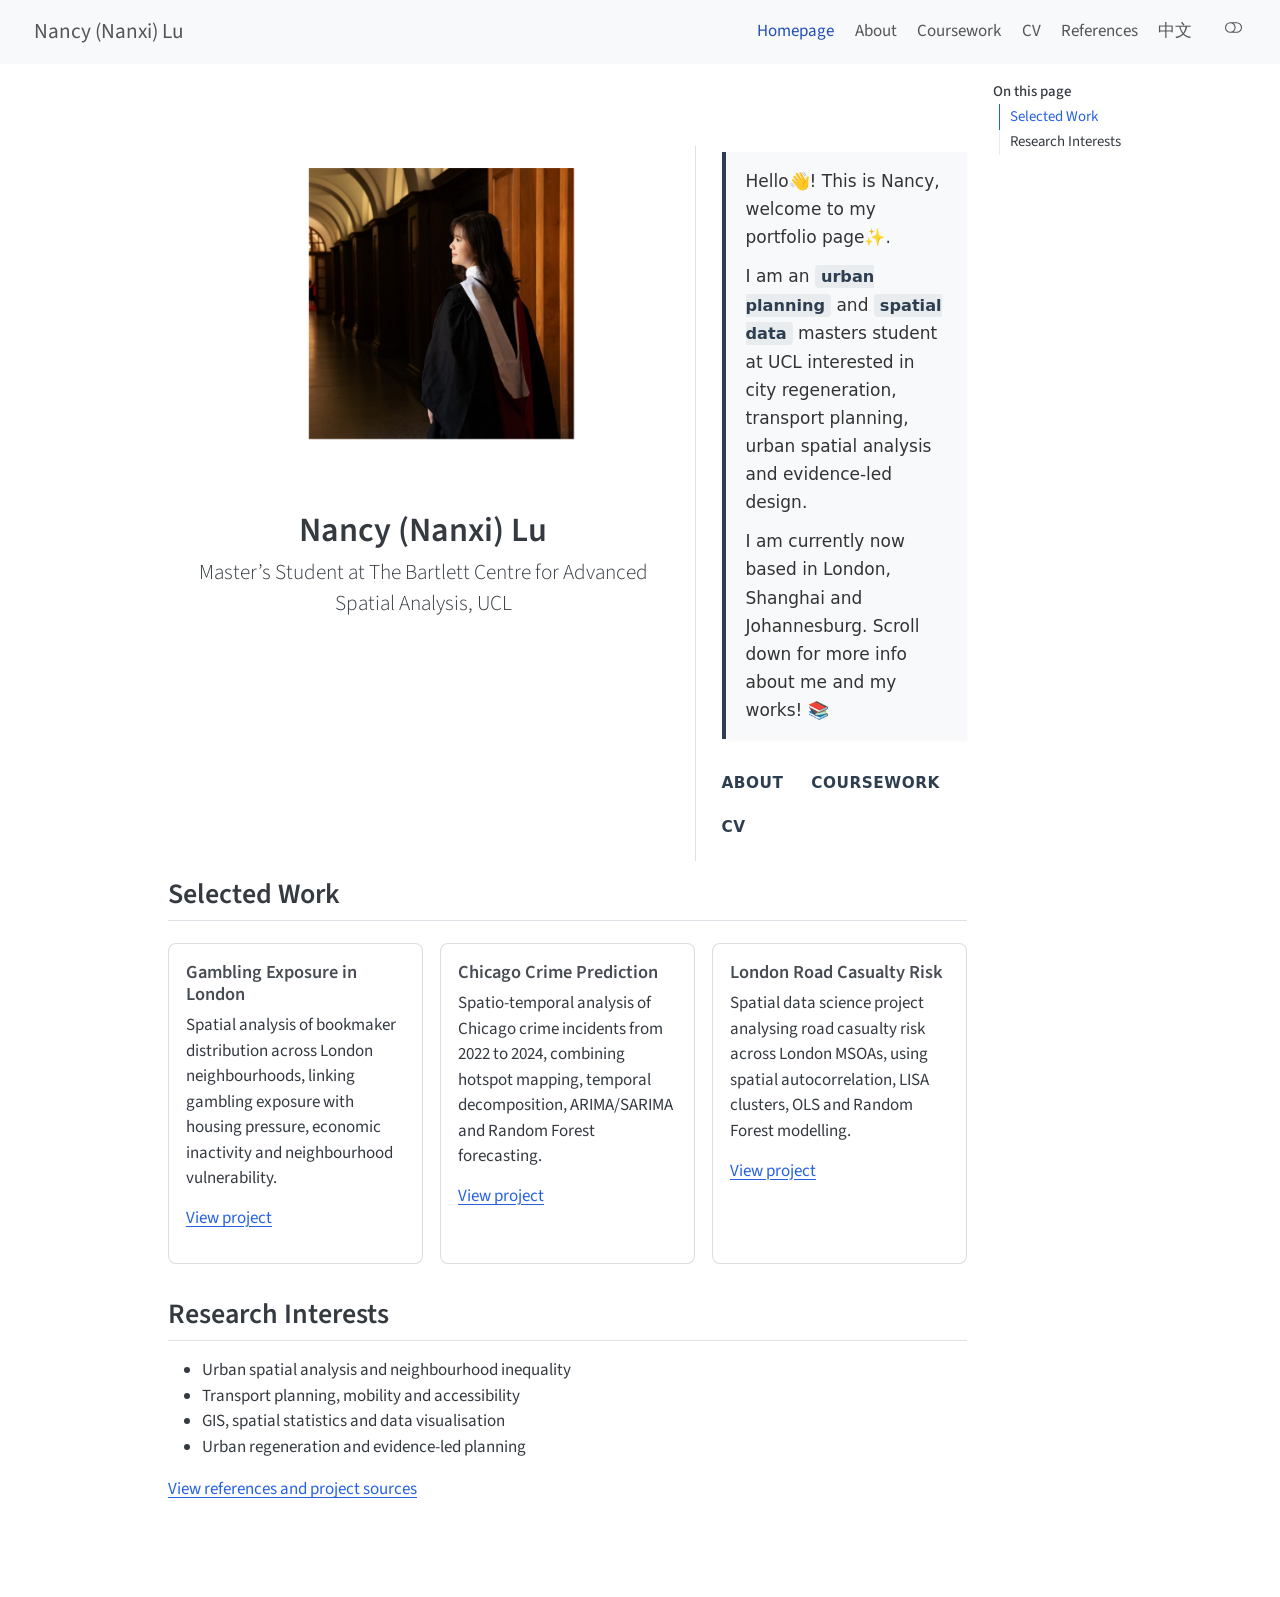
==== commit 84c2596e: "Updated layout Increase profile image-width to 30em (EN and ZH) and re-render.  Co-Authored-By: Clau" ====
--- a/docs/index.html
+++ b/docs/index.html
@@ -300,7 +300,7 @@
 <main class="content" id="quarto-document-content"><div class="quarto-about-trestles">
   <div class="about-entity">
     <img src="images/profile_pic.jpg" class="about-image
-  rounded " style="width: 20em;">
+  rounded " style="width: 30em;">
 <header id="title-block-header" class="quarto-title-block default"><div class="quarto-title">
 <h1 class="title">Nancy (Nanxi) Lu</h1>
 <p class="subtitle lead">Master’s Student at The Bartlett Centre for Advanced Spatial Analysis, UCL</p>
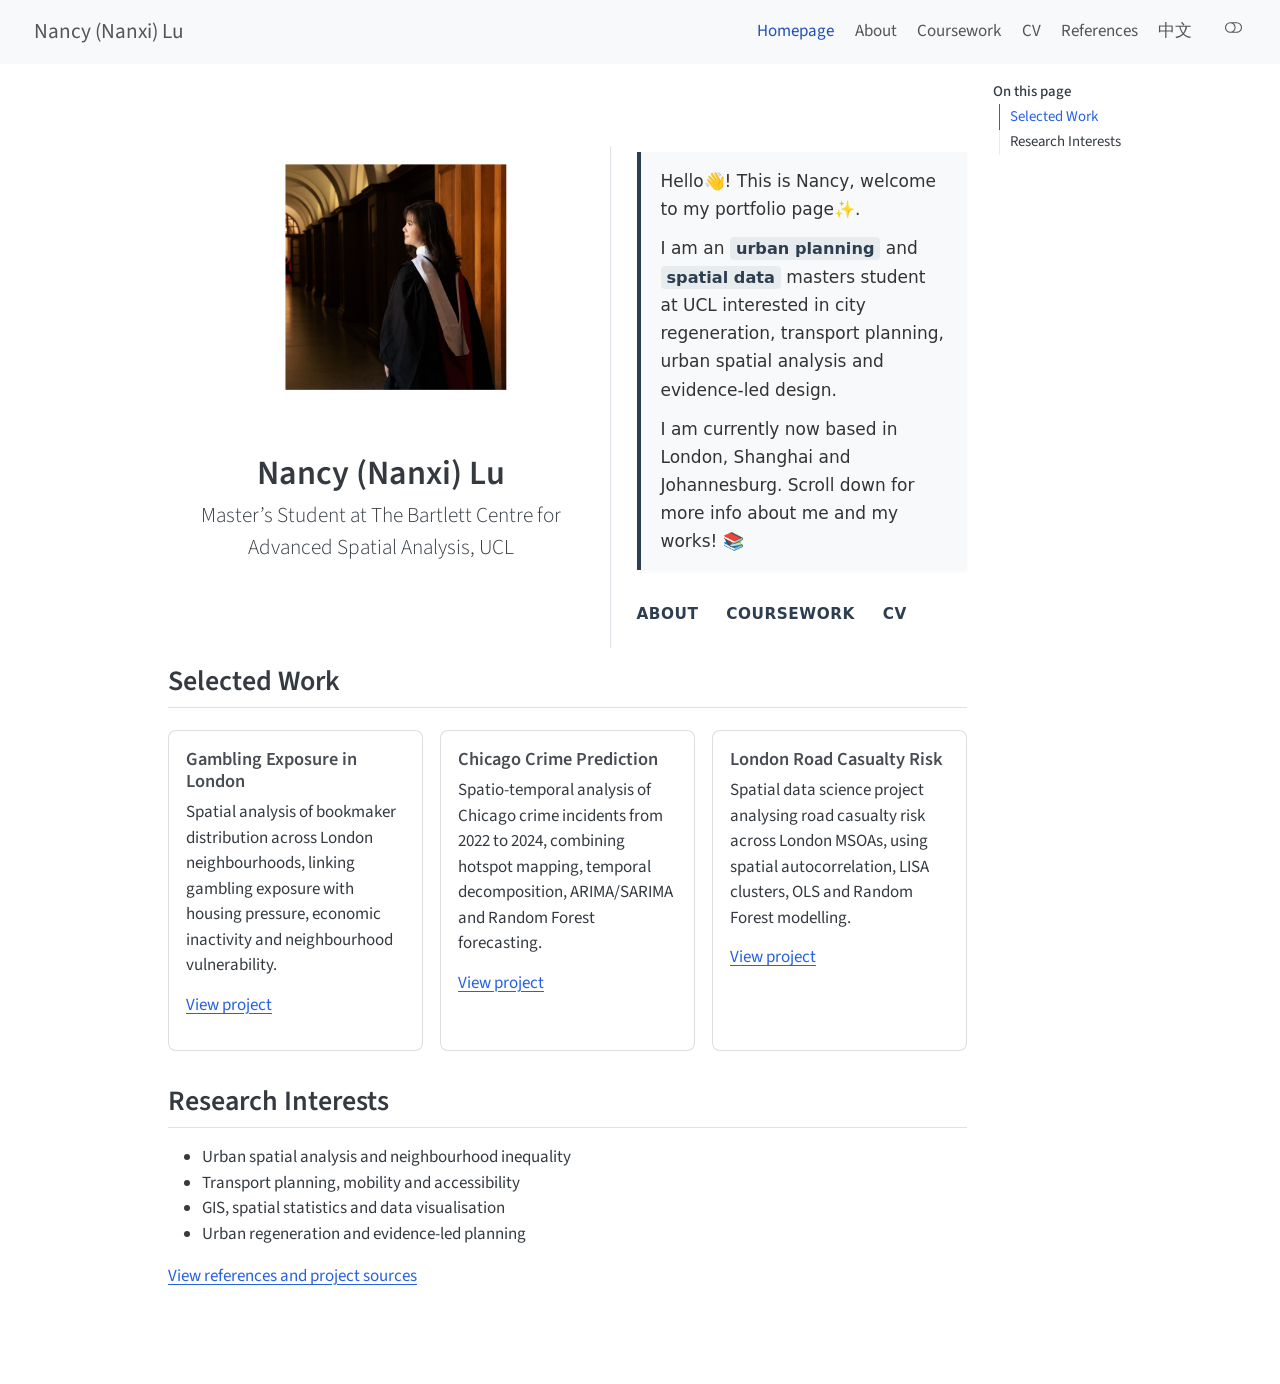
==== commit f15aeb15: "Updated layout Set profile image-width to 25em (EN and ZH) and re-render.  Co-Authored-By: Claude Op" ====
--- a/docs/index.html
+++ b/docs/index.html
@@ -300,7 +300,7 @@
 <main class="content" id="quarto-document-content"><div class="quarto-about-trestles">
   <div class="about-entity">
     <img src="images/profile_pic.jpg" class="about-image
-  rounded " style="width: 30em;">
+  rounded " style="width: 25em;">
 <header id="title-block-header" class="quarto-title-block default"><div class="quarto-title">
 <h1 class="title">Nancy (Nanxi) Lu</h1>
 <p class="subtitle lead">Master’s Student at The Bartlett Centre for Advanced Spatial Analysis, UCL</p>
